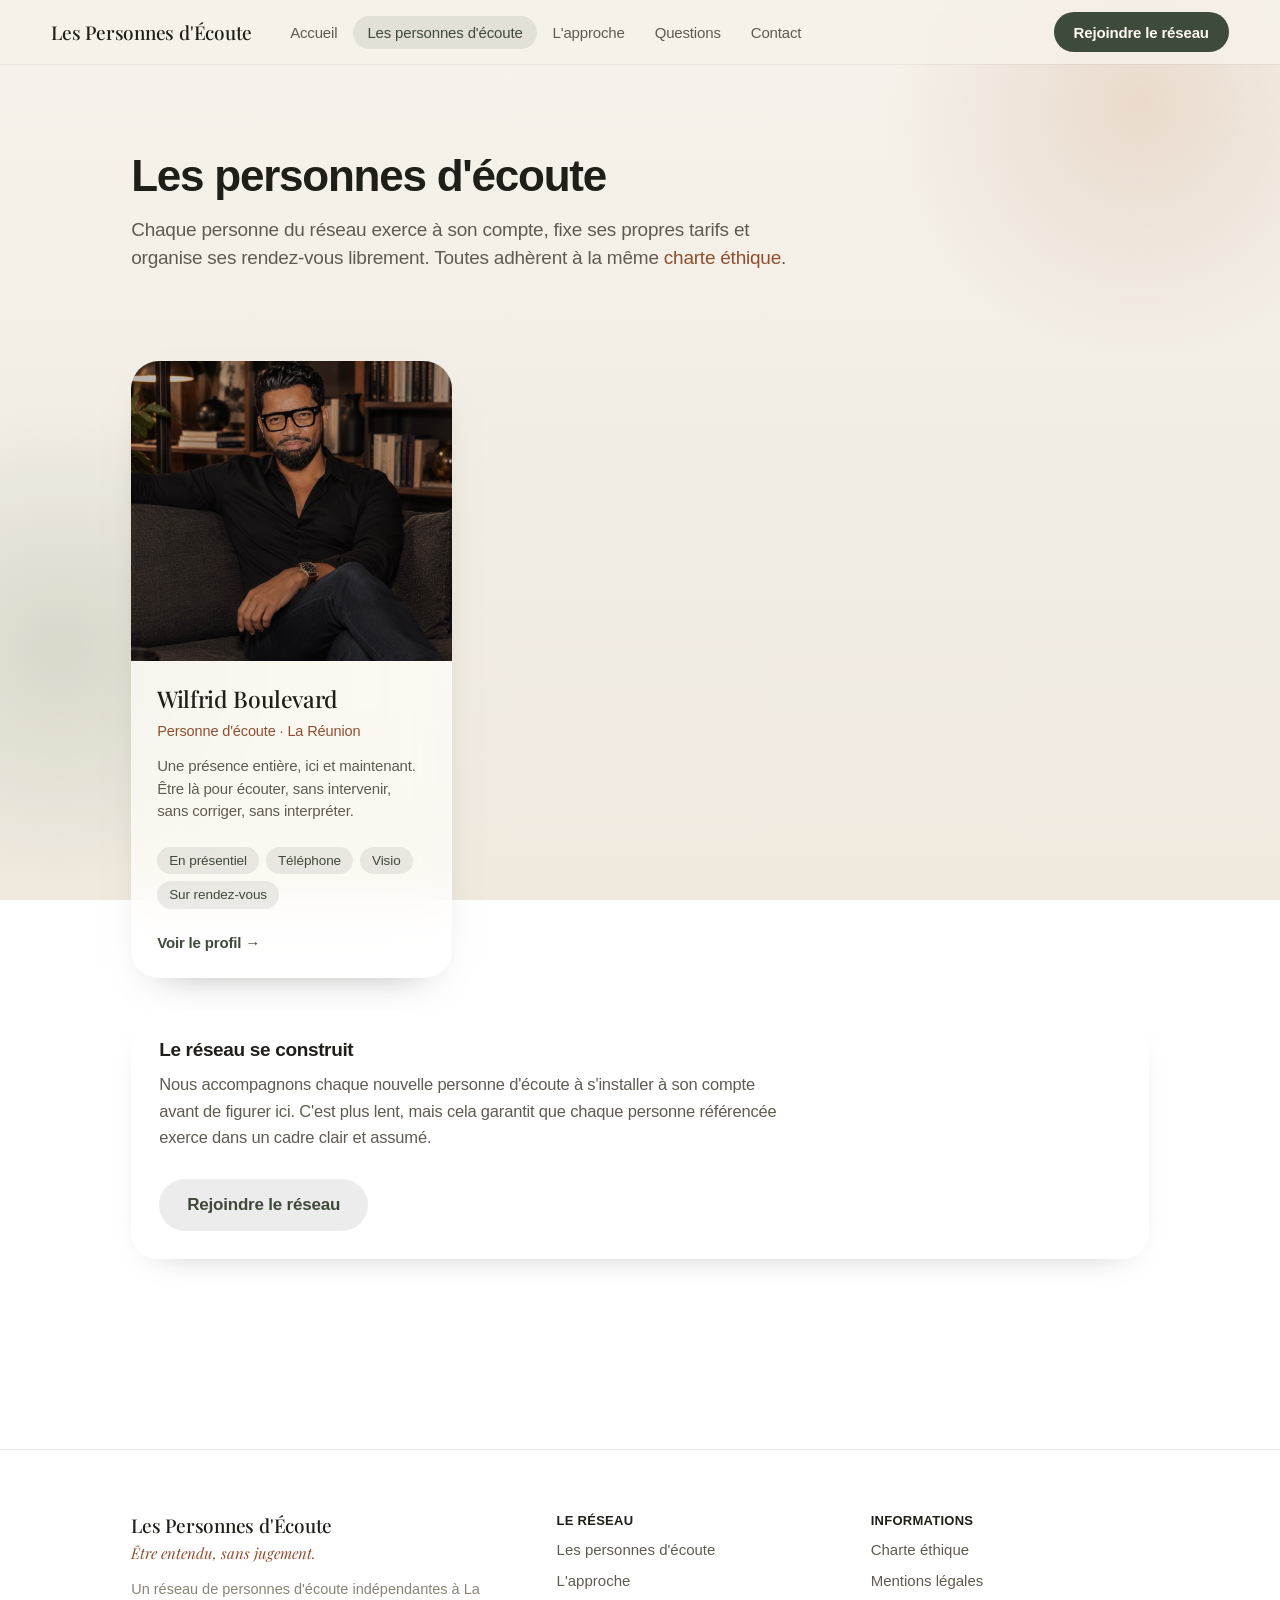
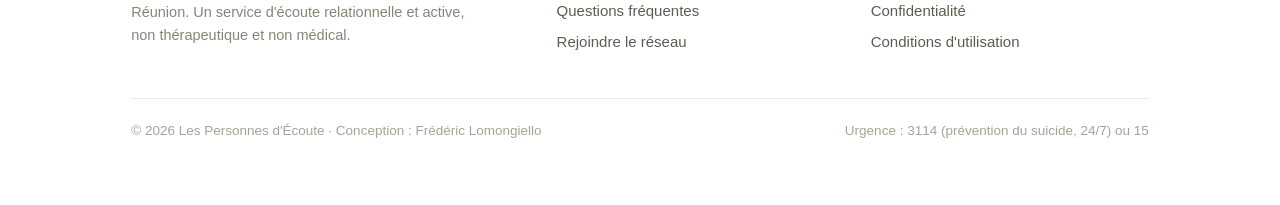
==== personnes-ecoute/index.html @ 138b4581 "Passe du site mono-praticien à l'architecture du réseau Le site devient Les Personnes d'Écoute : un " ====
<!doctype html>
<html lang="fr">
<head>
<meta charset="utf-8">
<meta name="viewport" content="width=device-width, initial-scale=1, viewport-fit=cover">
<title>Les personnes d'écoute — Réseau à La Réunion</title>
<meta name="description" content="Trouvez une personne d'écoute à La Réunion. Chaque praticien exerce à son compte et adhère à la charte éthique du réseau.">
<meta name="theme-color" content="#3E4A3A">
<link rel="icon" href="../favicon.svg" type="image/svg+xml">
<link rel="apple-touch-icon" href="../favicon.svg">
<link rel="preconnect" href="https://fonts.gstatic.com" crossorigin>
<link rel="stylesheet" href="https://fonts.googleapis.com/css2?family=Playfair+Display:ital,wght@0,400;0,500;1,400&display=swap">
<link rel="stylesheet" href="../assets/style.css">
</head>
<body>

  <header class="site-header">
    <a class="brand" href="../index.html">Les Personnes d'Écoute</a>
    <nav class="site-nav" aria-label="Navigation principale">
      <a href="../index.html">Accueil</a>
      <a href="../personnes-ecoute/index.html" aria-current="page">Les personnes d'écoute</a>
      <a href="../approche.html">L'approche</a>
      <a href="../questions.html">Questions</a>
      <a href="../contact.html">Contact</a>
    </nav>
    <a class="header-cta" href="../rejoindre.html">Rejoindre le réseau</a>
    <button class="menu-toggle" id="menuToggle" aria-expanded="false" aria-controls="mobileMenu" aria-label="Ouvrir le menu">
      <svg width="20" height="20" viewBox="0 0 24 24" fill="none" stroke="currentColor" stroke-width="1.9" stroke-linecap="round"><path d="M4 7h16M4 12h16M4 17h16"/></svg>
    </button>
  </header>

  <div class="mobile-menu" id="mobileMenu" hidden>
    <a href="../index.html">Accueil</a>
    <a href="../personnes-ecoute/index.html" aria-current="page">Les personnes d'écoute</a>
    <a href="../approche.html">L'approche</a>
    <a href="../questions.html">Questions</a>
    <a href="../contact.html">Contact</a>
    <a class="header-cta" href="../rejoindre.html">Rejoindre le réseau</a>
  </div>

  <main>

    <section class="wrap stack-lg">
      <h1 class="title-lg">Les personnes d'écoute</h1>
      <p class="lead" style="margin-top:16px">Chaque personne du réseau exerce à son compte, fixe ses propres
        tarifs et organise ses rendez-vous librement. Toutes adhèrent à la même
        <a href="../charte-ethique.html">charte éthique</a>.</p>
    </section>

    <section class="wrap" style="padding-bottom:clamp(48px,7vw,88px)">
      <div class="people">
        <a class="person-card" href="wilfrid-boulevard.html">
          <img src="../photos/boulevard-canape.jpg" alt="Portrait de Wilfrid Boulevard">
          <div class="person-body">
            <span class="person-name">Wilfrid Boulevard</span>
            <span class="person-role">Personne d'écoute · La Réunion</span>
            <p>Une présence entière, ici et maintenant. Être là pour écouter, sans intervenir, sans corriger,
              sans interpréter.</p>
            <div class="tags">
              <span class="tag">En présentiel</span>
              <span class="tag">Téléphone</span>
              <span class="tag">Visio</span>
              <span class="tag">Sur rendez-vous</span>
            </div>
            <span class="more">Voir le profil →</span>
          </div>
        </a>
      </div>

      <div class="card" style="margin-top:32px">
        <h2 class="title-sm">Le réseau se construit</h2>
        <p class="body" style="margin-top:10px">Nous accompagnons chaque nouvelle personne d'écoute à s'installer
          à son compte avant de figurer ici. C'est plus lent, mais cela garantit que chaque personne référencée
          exerce dans un cadre clair et assumé.</p>
        <div class="btn-row">
          <a class="btn btn-secondary" href="../rejoindre.html">Rejoindre le réseau</a>
        </div>
      </div>
    </section>

  </main>

  <footer class="site-footer">
    <div class="wrap">
      <div class="footer-grid">
        <div>
          <span class="footer-brand">Les Personnes d'Écoute</span>
          <span class="footer-tagline">Être entendu, sans jugement.</span>
          <p class="footer-about">Un réseau de personnes d'écoute indépendantes à La Réunion. Un service d'écoute
            relationnelle et active, non thérapeutique et non médical.</p>
        </div>
        <div class="footer-col">
          <h3>Le réseau</h3>
          <a href="../personnes-ecoute/index.html">Les personnes d'écoute</a>
          <a href="../approche.html">L'approche</a>
          <a href="../questions.html">Questions fréquentes</a>
          <a href="../rejoindre.html">Rejoindre le réseau</a>
        </div>
        <div class="footer-col">
          <h3>Informations</h3>
          <a href="../charte-ethique.html">Charte éthique</a>
          <a href="../mentions-legales.html">Mentions légales</a>
          <a href="../confidentialite.html">Confidentialité</a>
          <a href="../cgu.html">Conditions d'utilisation</a>
        </div>
      </div>
      <div class="footer-bottom">
        <span>© <span data-year></span> Les Personnes d'Écoute · Conception : Frédéric Lomongiello</span>
        <span>Urgence : 3114 (prévention du suicide, 24/7) ou 15</span>
      </div>
    </div>
  </footer>

<script src="../assets/app.js"></script>
</body>
</html>
---- assets/style.css ----
/* ============================================================
   Les Personnes d'Écoute — feuille de styles partagée
   Palette et typographie reprises de l'identité Wilfrid Boulevard.
   ============================================================ */

:root{
  --cream:#EDE8DE;
  --bg-top:#F7F3EC;
  --bg-mid:#F2EDE4;
  --bg-bottom:#EFE9DE;
  --ink:#201E19;
  --ink-soft:#605B51;
  --ink-mute:#8A8478;
  --ink-faint:#A8A296;
  --sage:#3E4A3A;
  --sage-dark:#2E382A;
  --sage-wash:rgba(62,74,58,.1);
  --sage-wash-strong:rgba(62,74,58,.18);
  --rust:#8F4F2E;
  --rust-light:#A6603C;
  --card:rgba(255,255,255,.66);
  --hairline:rgba(32,30,25,.09);
  --cloud:#FFFCF6;
  --serif:"Playfair Display",Georgia,"Times New Roman",serif;
  --sans:-apple-system,BlinkMacSystemFont,"SF Pro Text","SF Pro Display","Helvetica Neue",Helvetica,Arial,sans-serif;
  --gutter:clamp(20px,4vw,56px);
  --maxw:1120px;
  --header-h:calc(64px + env(safe-area-inset-top, 0px));
}

*{box-sizing:border-box}
html{scroll-behavior:smooth}
body{
  margin:0;
  background:linear-gradient(180deg,var(--bg-top) 0%,var(--bg-mid) 52%,var(--bg-bottom) 100%);
  background-attachment:fixed;
  font-family:var(--sans);
  -webkit-font-smoothing:antialiased;
  text-rendering:optimizeLegibility;
  color:var(--ink);
  -webkit-tap-highlight-color:transparent;
}
img{display:block;max-width:100%}
a{color:var(--rust);text-decoration:none}
a:hover{color:var(--rust-light)}
button{font-family:inherit}
:focus{outline:none}
:focus-visible{outline:2px solid var(--sage);outline-offset:3px;border-radius:6px}

@keyframes fadeIn{from{opacity:0}to{opacity:1}}
@keyframes rowIn{from{opacity:0;transform:translateY(10px)}to{opacity:1;transform:none}}

/* soft light behind everything */
body::before,body::after{
  content:"";position:fixed;z-index:0;border-radius:50%;pointer-events:none;
}
body::before{
  top:-160px;right:-120px;width:520px;height:520px;
  background:radial-gradient(circle,rgba(200,151,124,.26) 0%,rgba(200,151,124,0) 70%);
}
body::after{
  top:45vh;left:-180px;width:480px;height:480px;
  background:radial-gradient(circle,rgba(124,139,114,.2) 0%,rgba(124,139,114,0) 70%);
}

/* ---------------- layout ---------------- */
.wrap{max-width:var(--maxw);margin:0 auto;padding-left:var(--gutter);padding-right:var(--gutter)}
.narrow{max-width:760px}
main{position:relative;z-index:1;padding-top:var(--header-h)}
section{position:relative}
.stack-lg{padding-block:clamp(48px,7vw,88px)}
.stack-md{padding-block:clamp(32px,5vw,56px)}

/* ---------------- header ---------------- */
.site-header{
  position:fixed;top:0;left:0;right:0;z-index:60;
  height:var(--header-h);
  display:flex;align-items:center;gap:24px;
  padding:env(safe-area-inset-top, 0px) var(--gutter) 0;
  background:rgba(246,242,234,.8);
  backdrop-filter:blur(26px) saturate(180%);
  -webkit-backdrop-filter:blur(26px) saturate(180%);
  box-shadow:0 .5px 0 rgba(32,30,25,.1);
}
.site-header .brand{
  font:500 19px/1 var(--serif);letter-spacing:-.012em;color:var(--ink);
  white-space:nowrap;flex:none;
}
.site-header .brand:hover{color:var(--ink)}
.site-nav{display:flex;align-items:center;gap:2px;margin-right:auto}
.site-nav a{
  padding:9px 14px;border-radius:19px;
  font:500 15px/1 var(--sans);letter-spacing:-.011em;color:var(--ink-soft);
  transition:background .2s ease,color .2s ease;
}
.site-nav a:hover{color:var(--ink);background:rgba(32,30,25,.045)}
.site-nav a[aria-current="page"]{color:var(--sage);background:var(--sage-wash)}
.header-cta{
  display:inline-flex;align-items:center;justify-content:center;
  height:40px;padding:0 20px;border-radius:20px;flex:none;
  background:var(--sage);color:var(--cloud);
  font:590 15px/1 var(--sans);letter-spacing:-.011em;
  transition:background .18s ease,transform .18s ease;
}
.header-cta:hover{background:var(--sage-dark);color:var(--cloud)}
.header-cta:active{transform:scale(.97)}

/* mobile menu */
.menu-toggle{
  display:none;margin-left:auto;flex:none;
  width:42px;height:42px;border:none;border-radius:21px;
  background:var(--sage-wash);color:var(--sage);cursor:pointer;
  align-items:center;justify-content:center;
}
.mobile-menu{
  position:fixed;inset:0;z-index:55;
  padding:calc(var(--header-h) + 16px) var(--gutter) 40px;
  background:rgba(246,242,234,.96);
  backdrop-filter:blur(28px) saturate(180%);
  -webkit-backdrop-filter:blur(28px) saturate(180%);
  display:flex;flex-direction:column;gap:2px;
  animation:fadeIn .2s ease;
}
.mobile-menu[hidden]{display:none}
.mobile-menu a{
  padding:16px 4px;border-bottom:1px solid var(--hairline);
  font:500 20px/1.2 var(--sans);letter-spacing:-.016em;color:var(--ink);
}
.mobile-menu a[aria-current="page"]{color:var(--sage)}
.mobile-menu .header-cta{height:52px;border-radius:26px;font-size:17px;margin-top:24px}

/* ---------------- typography ---------------- */
h1,h2,h3{margin:0}
.display{
  font:500 clamp(38px,5.2vw,60px)/1.04 var(--serif);
  letter-spacing:-.026em;color:var(--ink);text-wrap:balance;
}
.display em{font-style:italic;color:var(--sage)}
.title-lg{
  font:600 clamp(30px,3.6vw,44px)/1.08 var(--sans);
  letter-spacing:-.028em;color:var(--ink);text-wrap:balance;
}
.title-md{
  font:600 clamp(24px,2.6vw,32px)/1.15 var(--sans);
  letter-spacing:-.024em;color:var(--ink);
}
.title-sm{font:600 19px/1.25 var(--sans);letter-spacing:-.018em;color:var(--ink)}
.lead{
  margin:0;font:400 clamp(17px,1.5vw,19px)/1.52 var(--sans);
  letter-spacing:-.012em;color:var(--ink-soft);max-width:62ch;text-wrap:pretty;
}
.body{margin:0;font:400 16.5px/1.6 var(--sans);letter-spacing:-.011em;color:var(--ink-soft);max-width:68ch}
.body + .body{margin-top:14px}
.eyebrow{
  margin:0 0 10px;font:400 15px/1.45 var(--sans);
  letter-spacing:-.011em;color:var(--ink-mute);
}
.serif-quote{font:italic 400 clamp(19px,2.1vw,23px)/1.42 var(--serif);letter-spacing:-.012em;color:var(--ink)}

/* ---------------- buttons ---------------- */
.btn{
  display:inline-flex;align-items:center;justify-content:center;
  height:52px;padding:0 28px;border:none;border-radius:26px;
  font:590 17px/1 var(--sans);letter-spacing:-.012em;
  cursor:pointer;transition:transform .18s ease,background .18s ease;
  text-decoration:none;
}
.btn-primary{background:var(--sage);color:var(--cloud)}
.btn-primary:hover{background:var(--sage-dark);color:var(--cloud)}
.btn-primary:active{transform:scale(.97)}
.btn-secondary{background:var(--sage-wash);color:var(--sage)}
.btn-secondary:hover{background:var(--sage-wash-strong);color:var(--sage)}
.btn-secondary:active{transform:scale(.97)}
.btn-row{display:flex;flex-wrap:wrap;gap:12px;margin-top:28px}

/* ---------------- cards ---------------- */
.card{
  background:var(--card);
  backdrop-filter:blur(28px) saturate(180%);
  -webkit-backdrop-filter:blur(28px) saturate(180%);
  border-radius:26px;padding:28px;
  box-shadow:0 1px 0 rgba(255,255,255,.9) inset,0 14px 34px -26px rgba(32,30,25,.4);
}
.card-sage{
  border-radius:28px;background:var(--sage);padding:34px 30px;color:var(--cloud);
  box-shadow:0 22px 46px -32px rgba(32,30,25,.6);
}
.card-sage .title-md,.card-sage .title-sm{color:var(--cloud)}
.card-sage p{color:#C6D2BC}
.grid{display:grid;gap:24px}
.grid-3{grid-template-columns:repeat(3,1fr)}
.grid-2{grid-template-columns:repeat(2,1fr)}
.num-badge{
  display:flex;align-items:center;justify-content:center;
  width:40px;height:40px;border-radius:50%;margin-bottom:18px;
  font:italic 400 17px/1 var(--serif);
  background:var(--sage-wash-strong);color:var(--sage);
}
.hairline{height:1px;background:var(--hairline);border:0;margin:0}

/* ---------------- grouped list (iOS-style rows) ---------------- */
.rows{
  background:var(--card);
  backdrop-filter:blur(26px) saturate(180%);
  -webkit-backdrop-filter:blur(26px) saturate(180%);
  border-radius:26px;padding:2px 22px;overflow:hidden;
  box-shadow:0 1px 0 rgba(255,255,255,.9) inset,0 14px 34px -28px rgba(32,30,25,.45);
}
.row{
  display:flex;align-items:center;gap:14px;
  margin:0 -22px;padding:16px 22px;
  color:inherit;text-decoration:none;transition:background .15s ease;
}
a.row:active{background:rgba(32,30,25,.055)}
.row + .row{border-top:1px solid var(--hairline)}
.row .icon{
  flex:none;width:34px;height:34px;border-radius:50%;
  background:rgba(62,74,58,.12);
  display:flex;align-items:center;justify-content:center;
}
.row .lines{flex:1;display:flex;flex-direction:column;gap:2px;min-width:0}
.row .label{font:400 13px/1 var(--sans);letter-spacing:-.005em;color:var(--ink-mute)}
.row .value{font:400 17px/1.3 var(--sans);letter-spacing:-.012em;color:var(--ink)}
.row .chev{flex:none;color:#C3BCAE}
.row-block{display:block;padding-block:20px}
.row-block .title-sm{margin-bottom:5px}
.row-block p{margin:0;font:400 15px/1.5 var(--sans);letter-spacing:-.011em;color:var(--ink-soft)}

/* ---------------- practitioner cards ---------------- */
.people{display:grid;gap:28px;grid-template-columns:repeat(auto-fill,minmax(300px,1fr))}
.person-card{
  display:flex;flex-direction:column;
  background:var(--card);
  backdrop-filter:blur(26px) saturate(180%);
  -webkit-backdrop-filter:blur(26px) saturate(180%);
  border-radius:28px;overflow:hidden;color:inherit;
  box-shadow:0 1px 0 rgba(255,255,255,.9) inset,0 18px 40px -30px rgba(32,30,25,.5);
  transition:transform .25s ease,box-shadow .25s ease;
}
.person-card:hover{
  transform:translateY(-3px);color:inherit;
  box-shadow:0 1px 0 rgba(255,255,255,.9) inset,0 26px 52px -30px rgba(32,30,25,.55);
}
.person-card img{width:100%;height:300px;object-fit:cover;object-position:50% 22%}
.person-card .person-body{padding:24px 26px 28px;display:flex;flex-direction:column;gap:8px;flex:1}
.person-card .person-name{font:500 23px/1.2 var(--serif);letter-spacing:-.016em;color:var(--ink)}
.person-card .person-role{font:400 14.5px/1.4 var(--sans);letter-spacing:-.008em;color:var(--rust)}
.person-card p{margin:6px 0 0;font:400 15px/1.5 var(--sans);letter-spacing:-.011em;color:var(--ink-soft)}
.tags{display:flex;flex-wrap:wrap;gap:7px;margin-top:16px}
.tag{
  background:var(--sage-wash);border-radius:15px;padding:7px 12px;
  font:400 13.5px/1 var(--sans);letter-spacing:-.006em;color:var(--sage);
}
.person-card .more{
  margin-top:18px;font:590 15px/1 var(--sans);letter-spacing:-.011em;color:var(--sage);
}

/* ---------------- practitioner page hero ---------------- */
.person-hero{
  display:grid;grid-template-columns:minmax(0,420px) 1fr;
  gap:clamp(28px,5vw,64px);align-items:start;
}
.person-hero .portrait{
  border-radius:28px;overflow:hidden;background:#EFE8DA;
  box-shadow:0 34px 66px -38px rgba(32,30,25,.55);
}
.person-hero .portrait img{width:100%;height:min(560px,66vh);object-fit:cover;object-position:50% 20%}

/* ---------------- FAQ ---------------- */
.faq-item > button{
  width:calc(100% + 44px);margin:0 -22px;padding:20px 22px;
  display:flex;align-items:center;justify-content:space-between;gap:14px;
  text-align:left;background:none;border:none;cursor:pointer;
  font:590 16.5px/1.4 var(--sans);letter-spacing:-.014em;color:var(--ink);
  transition:background .15s ease;
}
.faq-item > button:active{background:rgba(32,30,25,.055)}
.faq-item .chevron{flex:none;color:#A8A296;transition:transform .28s cubic-bezier(.4,0,.2,1)}
.faq-item.is-open .chevron{transform:rotate(90deg)}
.faq-answer{
  display:none;margin:-6px 0 20px;padding-right:32px;
  font:400 15.5px/1.6 var(--sans);letter-spacing:-.011em;color:var(--ink-soft);
  animation:rowIn .3s ease;
}
.faq-item.is-open .faq-answer{display:block}
.faq-item + .faq-item{border-top:1px solid var(--hairline)}

/* ---------------- notices ---------------- */
.notice{
  margin:0;font:400 14px/1.65 var(--sans);letter-spacing:-.006em;color:var(--ink-mute);
  max-width:74ch;
}
.notice b{font-weight:600;color:var(--ink-soft)}
.notice-box{
  border-radius:22px;padding:22px 24px;
  background:rgba(166,96,60,.07);
  border:1px solid rgba(166,96,60,.16);
}
.notice-box .notice{color:var(--ink-soft)}

/* ---------------- legal pages ---------------- */
.legal h2{margin:40px 0 12px;font:600 20px/1.3 var(--sans);letter-spacing:-.018em;color:var(--ink)}
.legal h2:first-of-type{margin-top:28px}
.legal p,.legal li{font:400 15.5px/1.65 var(--sans);letter-spacing:-.011em;color:var(--ink-soft)}
.legal p{margin:0 0 12px;max-width:74ch}
.legal ul{margin:0 0 12px;padding-left:22px}
.legal li{margin-bottom:6px}
.legal .updated{font:400 14px/1.5 var(--sans);color:var(--ink-mute)}

/* ---------------- footer ---------------- */
.site-footer{
  position:relative;z-index:1;
  margin-top:clamp(56px,8vw,104px);
  border-top:1px solid var(--hairline);
}
.site-footer .wrap{padding-block:clamp(40px,6vw,64px)}
.footer-grid{display:grid;gap:36px;grid-template-columns:1.4fr 1fr 1fr}
.footer-brand{font:500 19px/1.2 var(--serif);letter-spacing:-.012em;color:var(--ink)}
.footer-tagline{display:block;margin-top:6px;font:italic 400 15px/1.4 var(--serif);color:var(--rust)}
.footer-about{margin:14px 0 0;font:400 14.5px/1.6 var(--sans);color:var(--ink-mute);max-width:44ch}
.footer-col h3{margin:0 0 12px;font:600 13px/1 var(--sans);letter-spacing:.02em;color:var(--ink);text-transform:uppercase}
.footer-col a,.footer-col span{display:block;margin-bottom:9px;font:400 15px/1.45 var(--sans);color:var(--ink-soft)}
.footer-col a:hover{color:var(--rust)}
.footer-bottom{
  margin-top:36px;padding-top:22px;border-top:1px solid var(--hairline);
  display:flex;flex-wrap:wrap;gap:8px 20px;justify-content:space-between;
  font:400 13.5px/1.5 var(--sans);color:var(--ink-faint);
}

/* ---------------- booking modal ---------------- */
.modal{
  position:fixed;inset:0;z-index:80;
  display:flex;align-items:center;justify-content:center;padding:20px;
}
.modal[hidden]{display:none}
.modal-scrim{position:absolute;inset:0;background:rgba(32,30,25,.42);animation:fadeIn .25s ease}
.modal-panel{
  position:relative;width:100%;max-width:460px;
  background:#FBF8F2;border-radius:28px;padding:30px 32px 32px;
  box-shadow:0 30px 70px -26px rgba(32,30,25,.55);
  animation:rowIn .28s cubic-bezier(.32,.72,0,1);
}
.modal-panel .title-md{margin-bottom:10px}
.modal-panel p{margin:0 0 24px;font:400 16px/1.55 var(--sans);letter-spacing:-.012em;color:var(--ink-soft)}
.modal-panel .btn{width:100%}
.modal-cancel{
  margin-top:6px;height:50px;width:100%;background:none;border:none;cursor:pointer;
  font:400 17px/1 var(--sans);letter-spacing:-.012em;color:var(--ink-mute);
}

/* ---------------- responsive ---------------- */
@media (max-width:900px){
  .site-nav,.site-header .header-cta{display:none}
  .menu-toggle{display:flex}
  .grid-3,.grid-2{grid-template-columns:1fr}
  .person-hero{grid-template-columns:1fr}
  .person-hero .portrait img{height:min(460px,58vh)}
  .footer-grid{grid-template-columns:1fr;gap:28px}
}
@media (min-width:901px){
  .mobile-menu{display:none !important}
}
@media (max-width:560px){
  .person-card img{height:260px}
  .btn{width:100%}
  .btn-row{flex-direction:column}
}
@media (prefers-reduced-motion:reduce){
  html{scroll-behavior:auto}
  *{animation:none !important;transition:none !important}
}
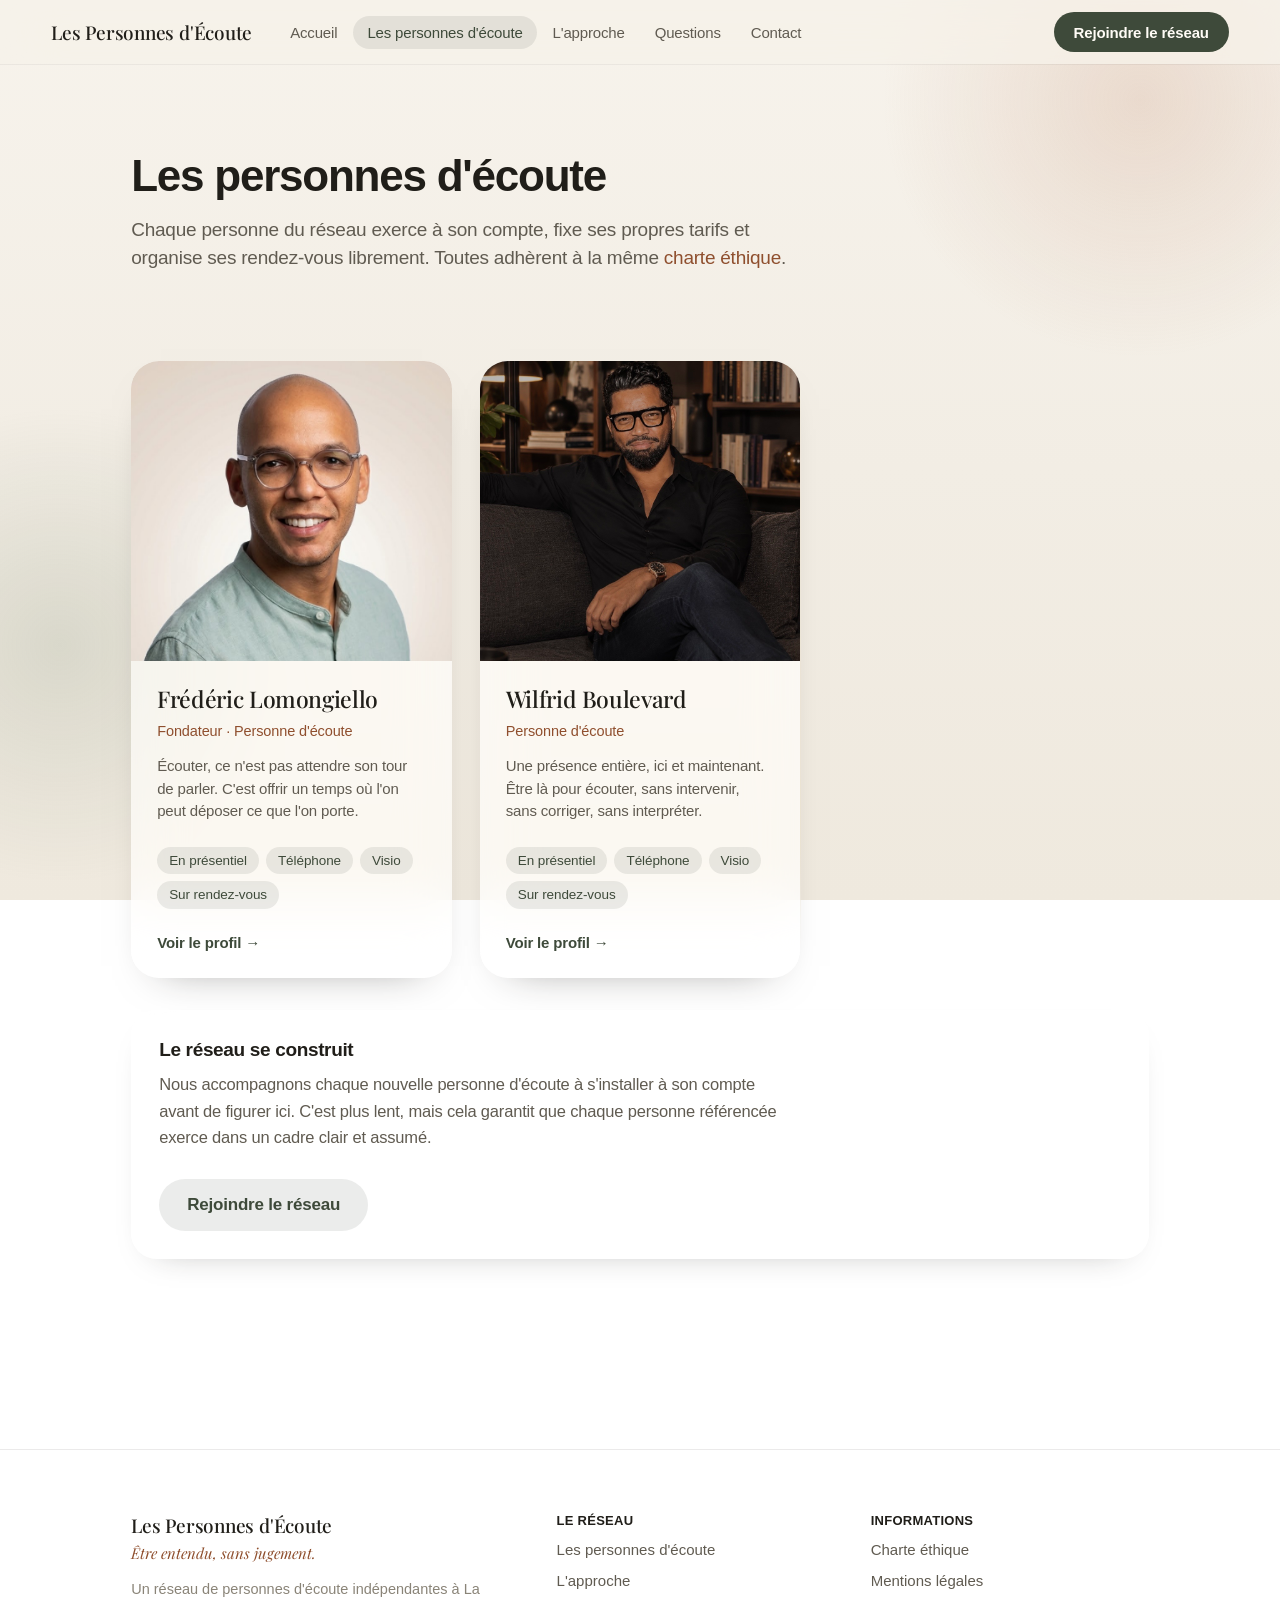
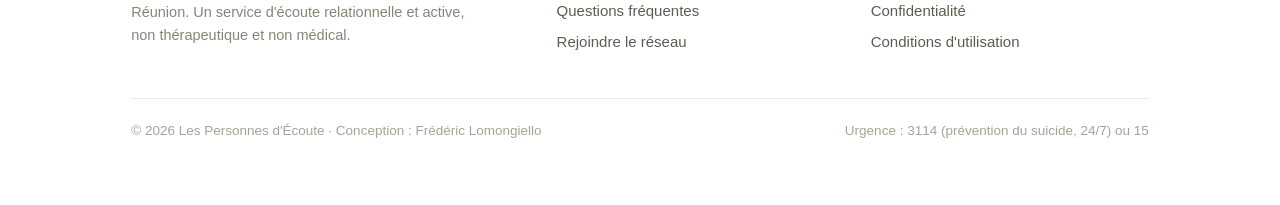
==== commit ffe27c05: "Ajoute la fiche de Frédéric Lomongiello, fondateur du réseau Sa page reprend la structure des fiches" ====
--- a/personnes-ecoute/index.html
+++ b/personnes-ecoute/index.html
@@ -49,13 +49,27 @@
 
     <section class="wrap" style="padding-bottom:clamp(48px,7vw,88px)">
       <div class="people">
+        <a class="person-card" href="frederic-lomongiello.html">
+          <img src="../photos/frederic-portrait.jpg" alt="Portrait de Frédéric Lomongiello">
+          <div class="person-body">
+            <span class="person-name">Frédéric Lomongiello</span>
+            <span class="person-role">Fondateur · Personne d'écoute</span>
+            <p>Écouter, ce n'est pas attendre son tour de parler. C'est offrir un temps où l'on peut déposer ce que l'on porte.</p>
+            <div class="tags">
+              <span class="tag">En présentiel</span>
+              <span class="tag">Téléphone</span>
+              <span class="tag">Visio</span>
+              <span class="tag">Sur rendez-vous</span>
+            </div>
+            <span class="more">Voir le profil →</span>
+          </div>
+        </a>
         <a class="person-card" href="wilfrid-boulevard.html">
           <img src="../photos/boulevard-canape.jpg" alt="Portrait de Wilfrid Boulevard">
           <div class="person-body">
             <span class="person-name">Wilfrid Boulevard</span>
-            <span class="person-role">Personne d'écoute · La Réunion</span>
-            <p>Une présence entière, ici et maintenant. Être là pour écouter, sans intervenir, sans corriger,
-              sans interpréter.</p>
+            <span class="person-role">Personne d'écoute</span>
+            <p>Une présence entière, ici et maintenant. Être là pour écouter, sans intervenir, sans corriger, sans interpréter.</p>
             <div class="tags">
               <span class="tag">En présentiel</span>
               <span class="tag">Téléphone</span>
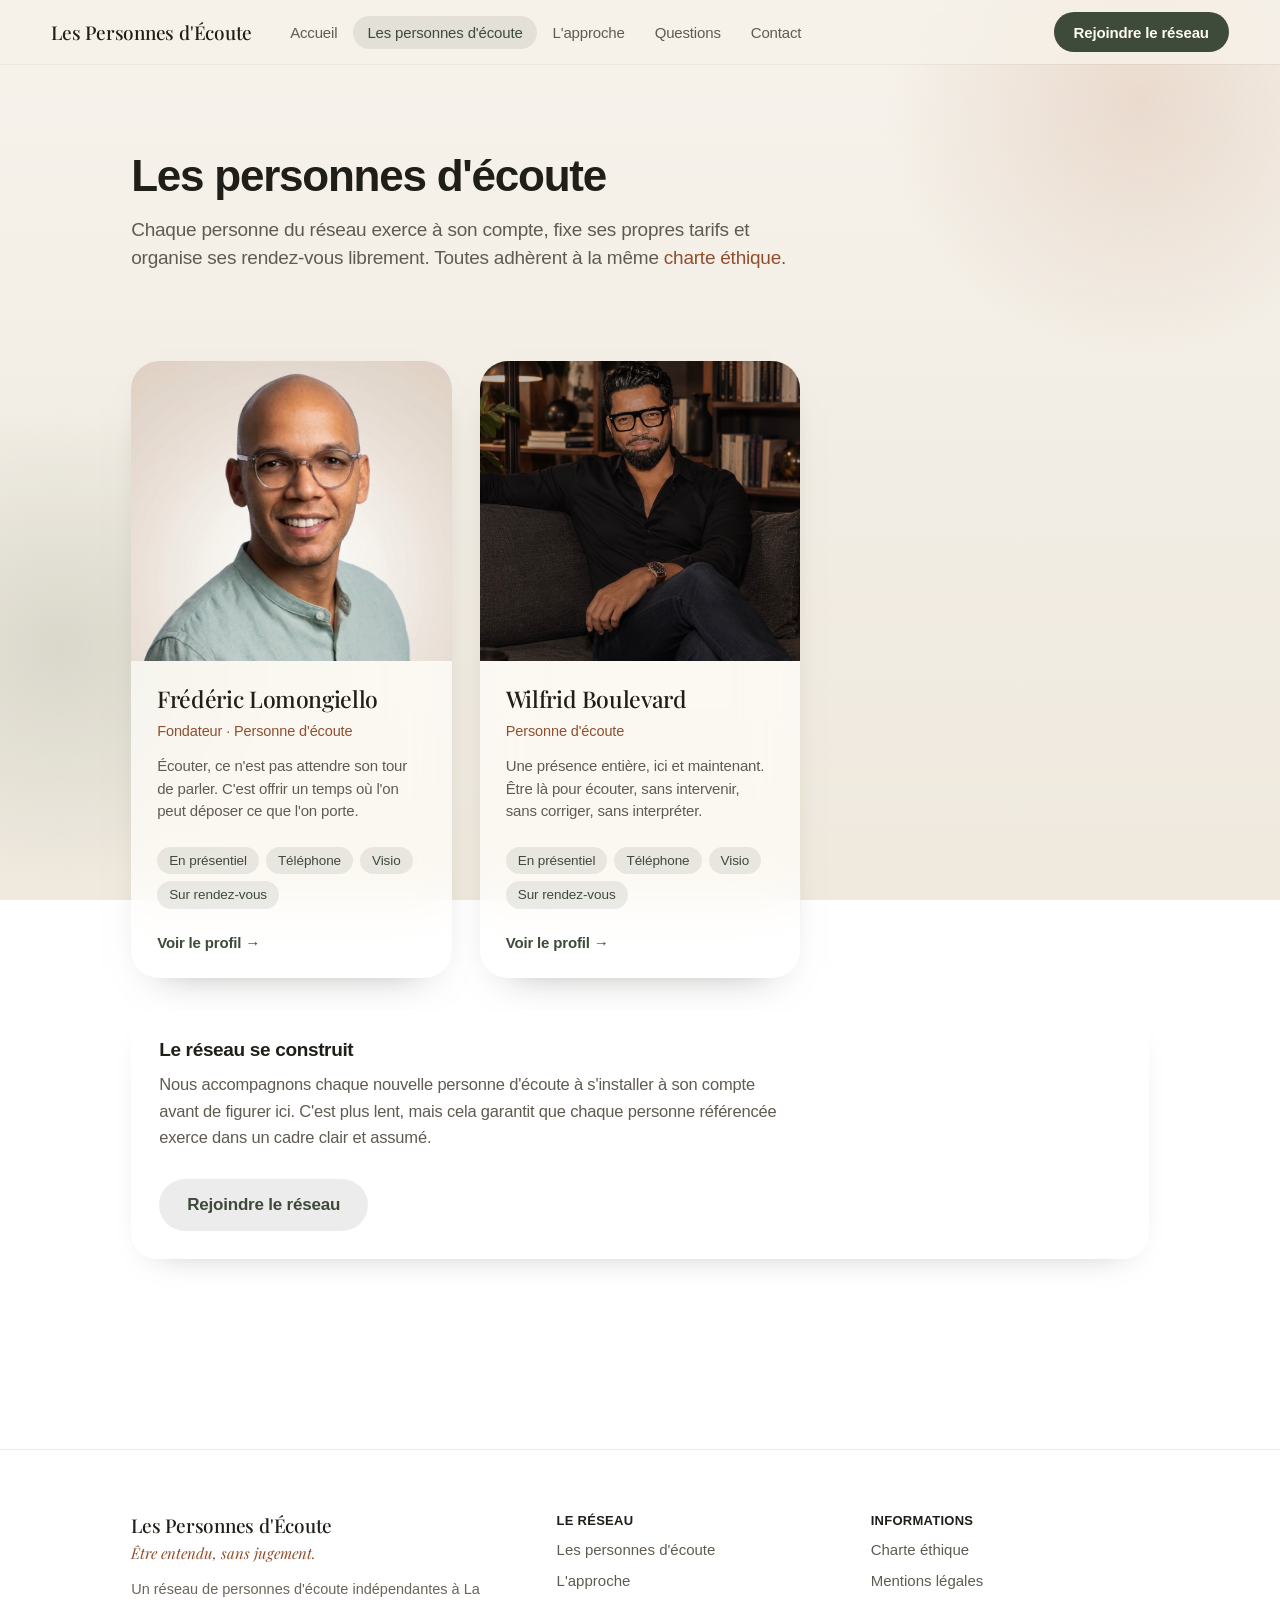
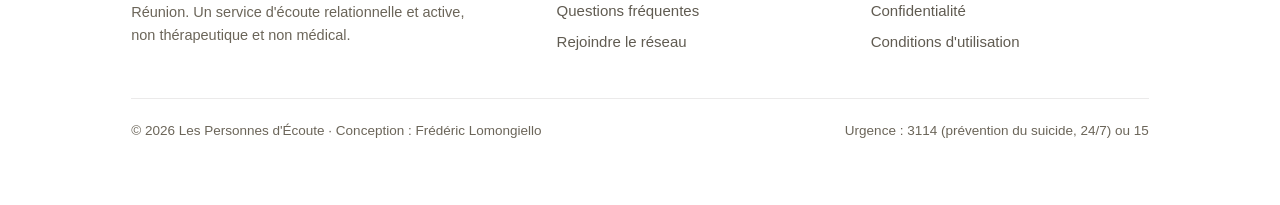
==== commit 6303d156: "Corrige l'accessibilité et applique le socle qualité d'Impeccable Passage du détecteur du skill impe" ====
--- a/personnes-ecoute/index.html
+++ b/personnes-ecoute/index.html
@@ -104,14 +104,14 @@
             relationnelle et active, non thérapeutique et non médical.</p>
         </div>
         <div class="footer-col">
-          <h3>Le réseau</h3>
+          <h2 class="footer-h">Le réseau</h2>
           <a href="../personnes-ecoute/index.html">Les personnes d'écoute</a>
           <a href="../approche.html">L'approche</a>
           <a href="../questions.html">Questions fréquentes</a>
           <a href="../rejoindre.html">Rejoindre le réseau</a>
         </div>
         <div class="footer-col">
-          <h3>Informations</h3>
+          <h2 class="footer-h">Informations</h2>
           <a href="../charte-ethique.html">Charte éthique</a>
           <a href="../mentions-legales.html">Mentions légales</a>
           <a href="../confidentialite.html">Confidentialité</a>
--- a/assets/style.css
+++ b/assets/style.css
@@ -10,8 +10,10 @@
   --bg-bottom:#EFE9DE;
   --ink:#201E19;
   --ink-soft:#605B51;
-  --ink-mute:#8A8478;
-  --ink-faint:#A8A296;
+  /* Secondary text sits at 4.5:1 minimum on every cream surface (WCAG AA).
+     Hierarchy comes from size and weight, not from lighter grey. */
+  --ink-mute:#6B6559;
+  --ink-faint:#6B6559;
   --sage:#3E4A3A;
   --sage-dark:#2E382A;
   --sage-wash:rgba(62,74,58,.1);
@@ -47,6 +49,15 @@
 :focus{outline:none}
 :focus-visible{outline:2px solid var(--sage);outline-offset:3px;border-radius:6px}
 
+/* Browser surfaces belong to the palette too */
+::selection{background:rgba(62,74,58,.16);color:var(--ink)}
+::-webkit-scrollbar{width:10px;height:10px}
+::-webkit-scrollbar-track{background:transparent}
+::-webkit-scrollbar-thumb{background:rgba(32,30,25,.18);border-radius:5px}
+::-webkit-scrollbar-thumb:hover{background:rgba(32,30,25,.3)}
+html{scrollbar-color:rgba(32,30,25,.24) transparent;scrollbar-width:thin}
+a{text-underline-offset:.18em}
+
 @keyframes fadeIn{from{opacity:0}to{opacity:1}}
 @keyframes rowIn{from{opacity:0;transform:translateY(10px)}to{opacity:1;transform:none}}
 
@@ -127,7 +138,12 @@
   font:500 20px/1.2 var(--sans);letter-spacing:-.016em;color:var(--ink);
 }
 .mobile-menu a[aria-current="page"]{color:var(--sage)}
-.mobile-menu .header-cta{height:52px;border-radius:26px;font-size:17px;margin-top:24px}
+/* the CTA keeps its own colours here: .mobile-menu a would otherwise paint
+   dark ink on the sage pill and make it unreadable */
+.mobile-menu a.header-cta{
+  height:52px;border-radius:26px;font-size:17px;margin-top:24px;
+  color:var(--cloud);border-bottom:none;padding:0 20px;
+}
 
 /* ---------------- typography ---------------- */
 h1,h2,h3{margin:0}
@@ -151,8 +167,13 @@
 }
 .body{margin:0;font:400 16.5px/1.6 var(--sans);letter-spacing:-.011em;color:var(--ink-soft);max-width:68ch}
 .body + .body{margin-top:14px}
+/* Sub-line: sits UNDER a heading, never above it as a kicker */
 .eyebrow{
   margin:0 0 10px;font:400 15px/1.45 var(--sans);
+  letter-spacing:-.011em;color:var(--ink-mute);
+}
+.person-meta{
+  margin:10px 0 0;font:400 16px/1.45 var(--sans);
   letter-spacing:-.011em;color:var(--ink-mute);
 }
 .serif-quote{font:italic 400 clamp(19px,2.1vw,23px)/1.42 var(--serif);letter-spacing:-.012em;color:var(--ink)}
@@ -203,7 +224,7 @@
   background:var(--card);
   backdrop-filter:blur(26px) saturate(180%);
   -webkit-backdrop-filter:blur(26px) saturate(180%);
-  border-radius:26px;padding:2px 22px;overflow:hidden;
+  border-radius:26px;padding:8px 22px;overflow:hidden;
   box-shadow:0 1px 0 rgba(255,255,255,.9) inset,0 14px 34px -28px rgba(32,30,25,.45);
 }
 .row{
@@ -318,7 +339,7 @@
 .footer-brand{font:500 19px/1.2 var(--serif);letter-spacing:-.012em;color:var(--ink)}
 .footer-tagline{display:block;margin-top:6px;font:italic 400 15px/1.4 var(--serif);color:var(--rust)}
 .footer-about{margin:14px 0 0;font:400 14.5px/1.6 var(--sans);color:var(--ink-mute);max-width:44ch}
-.footer-col h3{margin:0 0 12px;font:600 13px/1 var(--sans);letter-spacing:.02em;color:var(--ink);text-transform:uppercase}
+.footer-col .footer-h{margin:0 0 12px;font:600 13px/1 var(--sans);letter-spacing:.02em;color:var(--ink);text-transform:uppercase}
 .footer-col a,.footer-col span{display:block;margin-bottom:9px;font:400 15px/1.45 var(--sans);color:var(--ink-soft)}
 .footer-col a:hover{color:var(--rust)}
 .footer-bottom{
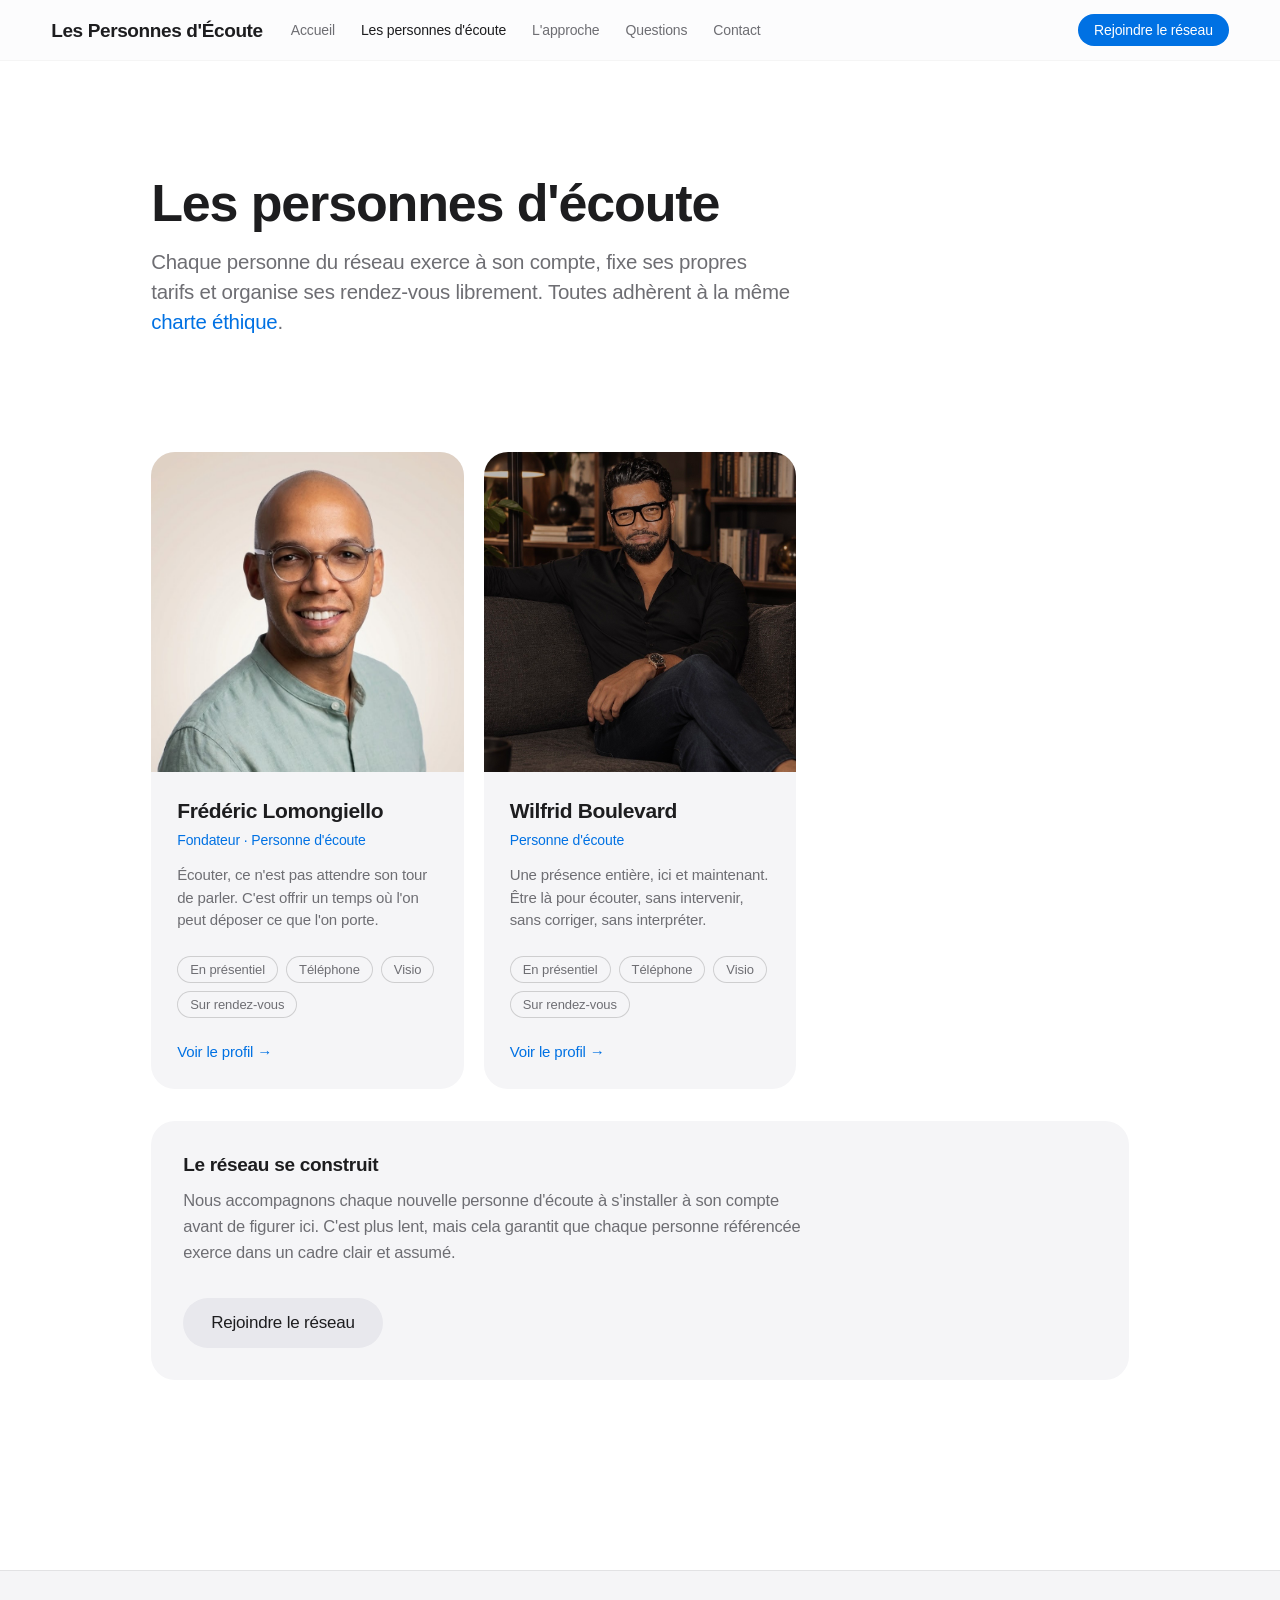
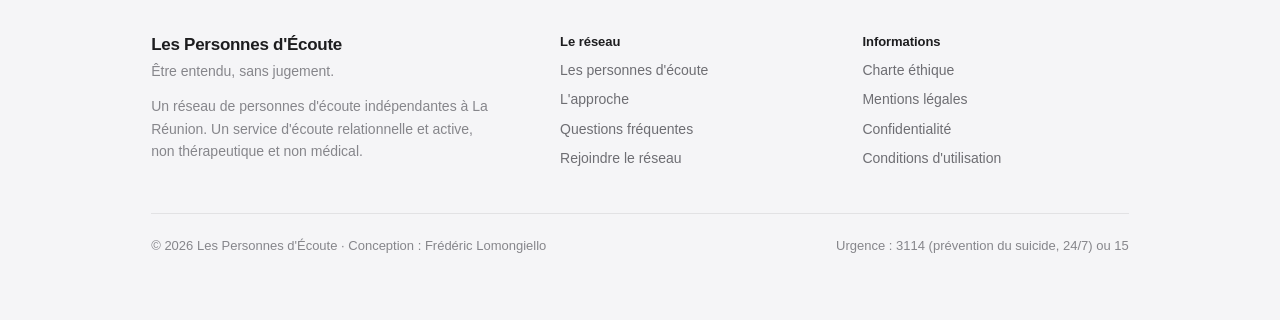
==== commit 7c3566cb: "Refonte design : page annuaire des personnes d'écoute" ====
--- a/personnes-ecoute/index.html
+++ b/personnes-ecoute/index.html
@@ -5,11 +5,9 @@
 <meta name="viewport" content="width=device-width, initial-scale=1, viewport-fit=cover">
 <title>Les personnes d'écoute — Réseau à La Réunion</title>
 <meta name="description" content="Trouvez une personne d'écoute à La Réunion. Chaque praticien exerce à son compte et adhère à la charte éthique du réseau.">
-<meta name="theme-color" content="#3E4A3A">
+<meta name="theme-color" content="#FBFBFD">
 <link rel="icon" href="../favicon.svg" type="image/svg+xml">
 <link rel="apple-touch-icon" href="../favicon.svg">
-<link rel="preconnect" href="https://fonts.gstatic.com" crossorigin>
-<link rel="stylesheet" href="https://fonts.googleapis.com/css2?family=Playfair+Display:ital,wght@0,400;0,500;1,400&display=swap">
 <link rel="stylesheet" href="../assets/style.css">
 </head>
 <body>
--- a/assets/style.css
+++ b/assets/style.css
@@ -1,41 +1,45 @@
 /* ============================================================
-   Les Personnes d'Écoute — feuille de styles partagée
-   Palette et typographie reprises de l'identité Wilfrid Boulevard.
+   Les Personnes d'Écoute — design system
+   Esthétique : quasi-monochrome à la Apple.
+   Blanc pur, tuiles grises planes, un seul accent bleu,
+   typographie système, hiérarchie par la taille et le poids.
    ============================================================ */
 
 :root{
-  --cream:#EDE8DE;
-  --bg-top:#F7F3EC;
-  --bg-mid:#F2EDE4;
-  --bg-bottom:#EFE9DE;
-  --ink:#201E19;
-  --ink-soft:#605B51;
-  /* Secondary text sits at 4.5:1 minimum on every cream surface (WCAG AA).
-     Hierarchy comes from size and weight, not from lighter grey. */
-  --ink-mute:#6B6559;
-  --ink-faint:#6B6559;
-  --sage:#3E4A3A;
-  --sage-dark:#2E382A;
-  --sage-wash:rgba(62,74,58,.1);
-  --sage-wash-strong:rgba(62,74,58,.18);
-  --rust:#8F4F2E;
-  --rust-light:#A6603C;
-  --card:rgba(255,255,255,.66);
-  --hairline:rgba(32,30,25,.09);
-  --cloud:#FFFCF6;
-  --serif:"Playfair Display",Georgia,"Times New Roman",serif;
-  --sans:-apple-system,BlinkMacSystemFont,"SF Pro Text","SF Pro Display","Helvetica Neue",Helvetica,Arial,sans-serif;
+  --bg:#FFFFFF;
+  --bg-alt:#F5F5F7;
+  --ink:#1D1D1F;
+  --ink-soft:#6E6E73;
+  --ink-mute:#86868B;
+  --ink-faint:#86868B;
+  --accent:#0071E3;
+  --accent-hover:#0077ED;
+  --accent-wash:rgba(0,113,227,.08);
+  --accent-wash-strong:rgba(0,113,227,.14);
+  --hairline:rgba(0,0,0,.08);
+  --hairline-strong:rgba(0,0,0,.16);
+  /* Anciens noms de variables conservés pour compatibilité
+     avec les styles en ligne des pages HTML. */
+  --sage:#0071E3;
+  --sage-dark:#1D1D1F;
+  --sage-wash:rgba(0,113,227,.08);
+  --sage-wash-strong:rgba(0,113,227,.14);
+  --rust:#6E6E73;
+  --rust-light:#86868B;
+  --cloud:#FFFFFF;
+  --card:#F5F5F7;
+  --sans:-apple-system,BlinkMacSystemFont,"SF Pro Display","SF Pro Text","Helvetica Neue",Helvetica,Arial,sans-serif;
+  --serif:var(--sans);
   --gutter:clamp(20px,4vw,56px);
-  --maxw:1120px;
-  --header-h:calc(64px + env(safe-area-inset-top, 0px));
+  --maxw:1080px;
+  --header-h:calc(60px + env(safe-area-inset-top, 0px));
 }
 
 *{box-sizing:border-box}
 html{scroll-behavior:smooth}
 body{
   margin:0;
-  background:linear-gradient(180deg,var(--bg-top) 0%,var(--bg-mid) 52%,var(--bg-bottom) 100%);
-  background-attachment:fixed;
+  background:var(--bg);
   font-family:var(--sans);
   -webkit-font-smoothing:antialiased;
   text-rendering:optimizeLegibility;
@@ -43,90 +47,80 @@
   -webkit-tap-highlight-color:transparent;
 }
 img{display:block;max-width:100%}
-a{color:var(--rust);text-decoration:none}
-a:hover{color:var(--rust-light)}
+a{color:var(--accent);text-decoration:none}
+a:hover{color:var(--accent-hover)}
 button{font-family:inherit}
 :focus{outline:none}
-:focus-visible{outline:2px solid var(--sage);outline-offset:3px;border-radius:6px}
-
-/* Browser surfaces belong to the palette too */
-::selection{background:rgba(62,74,58,.16);color:var(--ink)}
+:focus-visible{outline:2px solid var(--accent);outline-offset:3px;border-radius:6px}
+
+::selection{background:rgba(0,113,227,.18);color:var(--ink)}
 ::-webkit-scrollbar{width:10px;height:10px}
 ::-webkit-scrollbar-track{background:transparent}
-::-webkit-scrollbar-thumb{background:rgba(32,30,25,.18);border-radius:5px}
-::-webkit-scrollbar-thumb:hover{background:rgba(32,30,25,.3)}
-html{scrollbar-color:rgba(32,30,25,.24) transparent;scrollbar-width:thin}
+::-webkit-scrollbar-thumb{background:rgba(0,0,0,.16);border-radius:5px}
+::-webkit-scrollbar-thumb:hover{background:rgba(0,0,0,.28)}
+html{scrollbar-color:rgba(0,0,0,.2) transparent;scrollbar-width:thin}
 a{text-underline-offset:.18em}
 
 @keyframes fadeIn{from{opacity:0}to{opacity:1}}
-@keyframes rowIn{from{opacity:0;transform:translateY(10px)}to{opacity:1;transform:none}}
-
-/* soft light behind everything */
-body::before,body::after{
-  content:"";position:fixed;z-index:0;border-radius:50%;pointer-events:none;
-}
-body::before{
-  top:-160px;right:-120px;width:520px;height:520px;
-  background:radial-gradient(circle,rgba(200,151,124,.26) 0%,rgba(200,151,124,0) 70%);
-}
-body::after{
-  top:45vh;left:-180px;width:480px;height:480px;
-  background:radial-gradient(circle,rgba(124,139,114,.2) 0%,rgba(124,139,114,0) 70%);
-}
+@keyframes rowIn{from{opacity:0;transform:translateY(8px)}to{opacity:1;transform:none}}
+@keyframes heroIn{from{opacity:0;transform:translateY(14px)}to{opacity:1;transform:none}}
 
 /* ---------------- layout ---------------- */
 .wrap{max-width:var(--maxw);margin:0 auto;padding-left:var(--gutter);padding-right:var(--gutter)}
 .narrow{max-width:760px}
-main{position:relative;z-index:1;padding-top:var(--header-h)}
+main{position:relative;z-index:1;padding-top:var(--header-h);animation:fadeIn .35s ease}
 section{position:relative}
-.stack-lg{padding-block:clamp(48px,7vw,88px)}
-.stack-md{padding-block:clamp(32px,5vw,56px)}
+.stack-lg{padding-block:clamp(64px,9vw,120px)}
+.stack-md{padding-block:clamp(40px,6vw,72px)}
+.band{background:var(--bg-alt)}
+.band .card{background:#FFF}
+.band .rows{background:#FFF}
+.band .row .icon{background:var(--bg-alt)}
 
 /* ---------------- header ---------------- */
 .site-header{
   position:fixed;top:0;left:0;right:0;z-index:60;
   height:var(--header-h);
-  display:flex;align-items:center;gap:24px;
+  display:flex;align-items:center;gap:28px;
   padding:env(safe-area-inset-top, 0px) var(--gutter) 0;
-  background:rgba(246,242,234,.8);
-  backdrop-filter:blur(26px) saturate(180%);
-  -webkit-backdrop-filter:blur(26px) saturate(180%);
-  box-shadow:0 .5px 0 rgba(32,30,25,.1);
+  background:rgba(251,251,253,.78);
+  backdrop-filter:blur(20px) saturate(180%);
+  -webkit-backdrop-filter:blur(20px) saturate(180%);
+  box-shadow:0 .5px 0 var(--hairline);
 }
 .site-header .brand{
-  font:500 19px/1 var(--serif);letter-spacing:-.012em;color:var(--ink);
+  font:600 19px/1 var(--sans);letter-spacing:-.02em;color:var(--ink);
   white-space:nowrap;flex:none;
 }
 .site-header .brand:hover{color:var(--ink)}
-.site-nav{display:flex;align-items:center;gap:2px;margin-right:auto}
+.site-nav{display:flex;align-items:center;gap:26px;margin-right:auto}
 .site-nav a{
-  padding:9px 14px;border-radius:19px;
-  font:500 15px/1 var(--sans);letter-spacing:-.011em;color:var(--ink-soft);
-  transition:background .2s ease,color .2s ease;
-}
-.site-nav a:hover{color:var(--ink);background:rgba(32,30,25,.045)}
-.site-nav a[aria-current="page"]{color:var(--sage);background:var(--sage-wash)}
+  font:400 14px/1 var(--sans);letter-spacing:-.01em;color:var(--ink-soft);
+  transition:color .2s ease;
+}
+.site-nav a:hover{color:var(--ink)}
+.site-nav a[aria-current="page"]{color:var(--ink);font-weight:500}
 .header-cta{
   display:inline-flex;align-items:center;justify-content:center;
-  height:40px;padding:0 20px;border-radius:20px;flex:none;
-  background:var(--sage);color:var(--cloud);
-  font:590 15px/1 var(--sans);letter-spacing:-.011em;
+  height:32px;padding:0 16px;border-radius:16px;flex:none;
+  background:var(--accent);color:#FFF;
+  font:500 14px/1 var(--sans);letter-spacing:-.01em;
   transition:background .18s ease,transform .18s ease;
 }
-.header-cta:hover{background:var(--sage-dark);color:var(--cloud)}
+.header-cta:hover{background:var(--accent-hover);color:#FFF}
 .header-cta:active{transform:scale(.97)}
 
 /* mobile menu */
 .menu-toggle{
   display:none;margin-left:auto;flex:none;
-  width:42px;height:42px;border:none;border-radius:21px;
-  background:var(--sage-wash);color:var(--sage);cursor:pointer;
+  width:38px;height:38px;border:none;border-radius:19px;
+  background:transparent;color:var(--ink);cursor:pointer;
   align-items:center;justify-content:center;
 }
 .mobile-menu{
   position:fixed;inset:0;z-index:55;
   padding:calc(var(--header-h) + 16px) var(--gutter) 40px;
-  background:rgba(246,242,234,.96);
+  background:rgba(251,251,253,.96);
   backdrop-filter:blur(28px) saturate(180%);
   -webkit-backdrop-filter:blur(28px) saturate(180%);
   display:flex;flex-direction:column;gap:2px;
@@ -137,37 +131,35 @@
   padding:16px 4px;border-bottom:1px solid var(--hairline);
   font:500 20px/1.2 var(--sans);letter-spacing:-.016em;color:var(--ink);
 }
-.mobile-menu a[aria-current="page"]{color:var(--sage)}
-/* the CTA keeps its own colours here: .mobile-menu a would otherwise paint
-   dark ink on the sage pill and make it unreadable */
+.mobile-menu a[aria-current="page"]{color:var(--accent)}
 .mobile-menu a.header-cta{
-  height:52px;border-radius:26px;font-size:17px;margin-top:24px;
-  color:var(--cloud);border-bottom:none;padding:0 20px;
+  height:50px;border-radius:25px;font-size:16px;margin-top:24px;
+  color:#FFF;border-bottom:none;padding:0 20px;
 }
 
 /* ---------------- typography ---------------- */
 h1,h2,h3{margin:0}
 .display{
-  font:500 clamp(38px,5.2vw,60px)/1.04 var(--serif);
-  letter-spacing:-.026em;color:var(--ink);text-wrap:balance;
-}
-.display em{font-style:italic;color:var(--sage)}
+  font:700 clamp(42px,6.4vw,76px)/1.06 var(--sans);
+  letter-spacing:-.024em;color:var(--ink);text-wrap:balance;
+}
+.display em{font-style:normal;color:var(--accent)}
 .title-lg{
-  font:600 clamp(30px,3.6vw,44px)/1.08 var(--sans);
-  letter-spacing:-.028em;color:var(--ink);text-wrap:balance;
+  font:700 clamp(32px,4.2vw,52px)/1.08 var(--sans);
+  letter-spacing:-.022em;color:var(--ink);text-wrap:balance;
 }
 .title-md{
-  font:600 clamp(24px,2.6vw,32px)/1.15 var(--sans);
-  letter-spacing:-.024em;color:var(--ink);
-}
-.title-sm{font:600 19px/1.25 var(--sans);letter-spacing:-.018em;color:var(--ink)}
+  font:600 clamp(24px,2.8vw,36px)/1.14 var(--sans);
+  letter-spacing:-.02em;color:var(--ink);text-wrap:balance;
+}
+.title-sm{font:600 19px/1.25 var(--sans);letter-spacing:-.016em;color:var(--ink)}
 .lead{
-  margin:0;font:400 clamp(17px,1.5vw,19px)/1.52 var(--sans);
-  letter-spacing:-.012em;color:var(--ink-soft);max-width:62ch;text-wrap:pretty;
+  margin:0;font:400 clamp(17px,1.6vw,21px)/1.45 var(--sans);
+  letter-spacing:-.012em;color:var(--ink-soft);max-width:58ch;text-wrap:pretty;
 }
 .body{margin:0;font:400 16.5px/1.6 var(--sans);letter-spacing:-.011em;color:var(--ink-soft);max-width:68ch}
 .body + .body{margin-top:14px}
-/* Sub-line: sits UNDER a heading, never above it as a kicker */
+/* Sous-titre : toujours SOUS un titre, jamais au-dessus en kicker */
 .eyebrow{
   margin:0 0 10px;font:400 15px/1.45 var(--sans);
   letter-spacing:-.011em;color:var(--ink-mute);
@@ -176,127 +168,123 @@
   margin:10px 0 0;font:400 16px/1.45 var(--sans);
   letter-spacing:-.011em;color:var(--ink-mute);
 }
-.serif-quote{font:italic 400 clamp(19px,2.1vw,23px)/1.42 var(--serif);letter-spacing:-.012em;color:var(--ink)}
+.serif-quote{font:500 clamp(19px,2vw,24px)/1.35 var(--sans);letter-spacing:-.016em;color:var(--ink)}
+
+/* ---------------- hero (accueil) ---------------- */
+.hero{
+  text-align:center;
+  padding-block:clamp(72px,11vw,136px) clamp(56px,8vw,96px);
+}
+.hero .lead{margin-left:auto;margin-right:auto}
+.hero .btn-row{justify-content:center}
+.hero > *{animation:heroIn .6s cubic-bezier(.2,.6,.2,1) backwards}
+.hero > *:nth-child(2){animation-delay:.08s}
+.hero > *:nth-child(3){animation-delay:.16s}
 
 /* ---------------- buttons ---------------- */
 .btn{
   display:inline-flex;align-items:center;justify-content:center;
-  height:52px;padding:0 28px;border:none;border-radius:26px;
-  font:590 17px/1 var(--sans);letter-spacing:-.012em;
-  cursor:pointer;transition:transform .18s ease,background .18s ease;
+  height:50px;padding:0 28px;border:none;border-radius:980px;
+  font:500 17px/1 var(--sans);letter-spacing:-.012em;
+  cursor:pointer;transition:transform .18s ease,background .18s ease,color .18s ease;
   text-decoration:none;
 }
-.btn-primary{background:var(--sage);color:var(--cloud)}
-.btn-primary:hover{background:var(--sage-dark);color:var(--cloud)}
+.btn-primary{background:var(--accent);color:#FFF}
+.btn-primary:hover{background:var(--accent-hover);color:#FFF}
 .btn-primary:active{transform:scale(.97)}
-.btn-secondary{background:var(--sage-wash);color:var(--sage)}
-.btn-secondary:hover{background:var(--sage-wash-strong);color:var(--sage)}
+.btn-secondary{background:#E8E8ED;color:var(--ink)}
+.btn-secondary:hover{background:#DEDEE3;color:var(--ink)}
 .btn-secondary:active{transform:scale(.97)}
-.btn-row{display:flex;flex-wrap:wrap;gap:12px;margin-top:28px}
+.btn-row{display:flex;flex-wrap:wrap;gap:12px;margin-top:32px}
 
 /* ---------------- cards ---------------- */
 .card{
-  background:var(--card);
-  backdrop-filter:blur(28px) saturate(180%);
-  -webkit-backdrop-filter:blur(28px) saturate(180%);
-  border-radius:26px;padding:28px;
-  box-shadow:0 1px 0 rgba(255,255,255,.9) inset,0 14px 34px -26px rgba(32,30,25,.4);
+  background:var(--bg-alt);
+  border-radius:24px;padding:32px;
 }
 .card-sage{
-  border-radius:28px;background:var(--sage);padding:34px 30px;color:var(--cloud);
-  box-shadow:0 22px 46px -32px rgba(32,30,25,.6);
-}
-.card-sage .title-md,.card-sage .title-sm{color:var(--cloud)}
-.card-sage p{color:#C6D2BC}
-.grid{display:grid;gap:24px}
+  border-radius:28px;background:var(--ink);padding:40px 36px;color:#FFF;
+}
+.card-sage .title-md,.card-sage .title-sm{color:#FFF}
+.card-sage p{color:#A1A1A6}
+.grid{display:grid;gap:20px}
 .grid-3{grid-template-columns:repeat(3,1fr)}
 .grid-2{grid-template-columns:repeat(2,1fr)}
 .num-badge{
-  display:flex;align-items:center;justify-content:center;
-  width:40px;height:40px;border-radius:50%;margin-bottom:18px;
-  font:italic 400 17px/1 var(--serif);
-  background:var(--sage-wash-strong);color:var(--sage);
+  display:block;margin-bottom:16px;
+  font:600 14px/1 var(--sans);letter-spacing:.02em;color:var(--accent);
 }
 .hairline{height:1px;background:var(--hairline);border:0;margin:0}
 
-/* ---------------- grouped list (iOS-style rows) ---------------- */
+/* ---------------- grouped list (lignes façon iOS) ---------------- */
 .rows{
-  background:var(--card);
-  backdrop-filter:blur(26px) saturate(180%);
-  -webkit-backdrop-filter:blur(26px) saturate(180%);
-  border-radius:26px;padding:8px 22px;overflow:hidden;
-  box-shadow:0 1px 0 rgba(255,255,255,.9) inset,0 14px 34px -28px rgba(32,30,25,.45);
+  background:var(--bg-alt);
+  border-radius:24px;padding:8px 24px;overflow:hidden;
 }
 .row{
   display:flex;align-items:center;gap:14px;
-  margin:0 -22px;padding:16px 22px;
+  margin:0 -24px;padding:17px 24px;
   color:inherit;text-decoration:none;transition:background .15s ease;
 }
-a.row:active{background:rgba(32,30,25,.055)}
+a.row:active{background:rgba(0,0,0,.045)}
 .row + .row{border-top:1px solid var(--hairline)}
 .row .icon{
-  flex:none;width:34px;height:34px;border-radius:50%;
-  background:rgba(62,74,58,.12);
+  flex:none;width:32px;height:32px;border-radius:50%;
+  background:#FFF;color:var(--accent);
   display:flex;align-items:center;justify-content:center;
 }
 .row .lines{flex:1;display:flex;flex-direction:column;gap:2px;min-width:0}
 .row .label{font:400 13px/1 var(--sans);letter-spacing:-.005em;color:var(--ink-mute)}
 .row .value{font:400 17px/1.3 var(--sans);letter-spacing:-.012em;color:var(--ink)}
-.row .chev{flex:none;color:#C3BCAE}
+.row .chev{flex:none;color:#C7C7CC}
 .row-block{display:block;padding-block:20px}
 .row-block .title-sm{margin-bottom:5px}
 .row-block p{margin:0;font:400 15px/1.5 var(--sans);letter-spacing:-.011em;color:var(--ink-soft)}
 
-/* ---------------- practitioner cards ---------------- */
-.people{display:grid;gap:28px;grid-template-columns:repeat(auto-fill,minmax(300px,1fr))}
+/* ---------------- cartes praticiens ---------------- */
+.people{display:grid;gap:20px;grid-template-columns:repeat(auto-fill,minmax(300px,1fr))}
 .person-card{
   display:flex;flex-direction:column;
-  background:var(--card);
-  backdrop-filter:blur(26px) saturate(180%);
-  -webkit-backdrop-filter:blur(26px) saturate(180%);
-  border-radius:28px;overflow:hidden;color:inherit;
-  box-shadow:0 1px 0 rgba(255,255,255,.9) inset,0 18px 40px -30px rgba(32,30,25,.5);
-  transition:transform .25s ease,box-shadow .25s ease;
-}
-.person-card:hover{
-  transform:translateY(-3px);color:inherit;
-  box-shadow:0 1px 0 rgba(255,255,255,.9) inset,0 26px 52px -30px rgba(32,30,25,.55);
-}
-.person-card img{width:100%;height:300px;object-fit:cover;object-position:50% 22%}
-.person-card .person-body{padding:24px 26px 28px;display:flex;flex-direction:column;gap:8px;flex:1}
-.person-card .person-name{font:500 23px/1.2 var(--serif);letter-spacing:-.016em;color:var(--ink)}
-.person-card .person-role{font:400 14.5px/1.4 var(--sans);letter-spacing:-.008em;color:var(--rust)}
+  background:var(--bg-alt);
+  border-radius:24px;overflow:hidden;color:inherit;
+  transition:background .25s ease;
+}
+.person-card:hover{background:#EDEDF2;color:inherit}
+.person-card img{width:100%;height:320px;object-fit:cover;object-position:50% 22%}
+.person-card .person-body{padding:26px 26px 30px;display:flex;flex-direction:column;gap:8px;flex:1}
+.person-card .person-name{font:600 21px/1.2 var(--sans);letter-spacing:-.018em;color:var(--ink)}
+.person-card .person-role{font:400 14px/1.4 var(--sans);letter-spacing:-.008em;color:var(--accent)}
 .person-card p{margin:6px 0 0;font:400 15px/1.5 var(--sans);letter-spacing:-.011em;color:var(--ink-soft)}
-.tags{display:flex;flex-wrap:wrap;gap:7px;margin-top:16px}
+.tags{display:flex;flex-wrap:wrap;gap:8px;margin-top:16px}
 .tag{
-  background:var(--sage-wash);border-radius:15px;padding:7px 12px;
-  font:400 13.5px/1 var(--sans);letter-spacing:-.006em;color:var(--sage);
+  background:transparent;box-shadow:inset 0 0 0 1px var(--hairline-strong);
+  border-radius:980px;padding:7px 13px;
+  font:400 13px/1 var(--sans);letter-spacing:-.006em;color:var(--ink-soft);
 }
 .person-card .more{
-  margin-top:18px;font:590 15px/1 var(--sans);letter-spacing:-.011em;color:var(--sage);
-}
-
-/* ---------------- practitioner page hero ---------------- */
+  margin-top:18px;font:500 15px/1 var(--sans);letter-spacing:-.011em;color:var(--accent);
+}
+
+/* ---------------- page praticien ---------------- */
 .person-hero{
   display:grid;grid-template-columns:minmax(0,420px) 1fr;
   gap:clamp(28px,5vw,64px);align-items:start;
 }
 .person-hero .portrait{
-  border-radius:28px;overflow:hidden;background:#EFE8DA;
-  box-shadow:0 34px 66px -38px rgba(32,30,25,.55);
+  border-radius:24px;overflow:hidden;background:var(--bg-alt);
 }
 .person-hero .portrait img{width:100%;height:min(560px,66vh);object-fit:cover;object-position:50% 20%}
 
 /* ---------------- FAQ ---------------- */
 .faq-item > button{
-  width:calc(100% + 44px);margin:0 -22px;padding:20px 22px;
+  width:calc(100% + 48px);margin:0 -24px;padding:20px 24px;
   display:flex;align-items:center;justify-content:space-between;gap:14px;
   text-align:left;background:none;border:none;cursor:pointer;
-  font:590 16.5px/1.4 var(--sans);letter-spacing:-.014em;color:var(--ink);
+  font:600 17px/1.4 var(--sans);letter-spacing:-.014em;color:var(--ink);
   transition:background .15s ease;
 }
-.faq-item > button:active{background:rgba(32,30,25,.055)}
-.faq-item .chevron{flex:none;color:#A8A296;transition:transform .28s cubic-bezier(.4,0,.2,1)}
+.faq-item > button:active{background:rgba(0,0,0,.045)}
+.faq-item .chevron{flex:none;color:#C7C7CC;transition:transform .28s cubic-bezier(.4,0,.2,1)}
 .faq-item.is-open .chevron{transform:rotate(90deg)}
 .faq-answer{
   display:none;margin:-6px 0 20px;padding-right:32px;
@@ -313,14 +301,13 @@
 }
 .notice b{font-weight:600;color:var(--ink-soft)}
 .notice-box{
-  border-radius:22px;padding:22px 24px;
-  background:rgba(166,96,60,.07);
-  border:1px solid rgba(166,96,60,.16);
+  border-radius:18px;padding:22px 26px;
+  background:var(--bg-alt);
 }
 .notice-box .notice{color:var(--ink-soft)}
 
-/* ---------------- legal pages ---------------- */
-.legal h2{margin:40px 0 12px;font:600 20px/1.3 var(--sans);letter-spacing:-.018em;color:var(--ink)}
+/* ---------------- pages légales ---------------- */
+.legal h2{margin:40px 0 12px;font:600 20px/1.3 var(--sans);letter-spacing:-.016em;color:var(--ink)}
 .legal h2:first-of-type{margin-top:28px}
 .legal p,.legal li{font:400 15.5px/1.65 var(--sans);letter-spacing:-.011em;color:var(--ink-soft)}
 .legal p{margin:0 0 12px;max-width:74ch}
@@ -332,33 +319,34 @@
 .site-footer{
   position:relative;z-index:1;
   margin-top:clamp(56px,8vw,104px);
+  background:var(--bg-alt);
   border-top:1px solid var(--hairline);
 }
 .site-footer .wrap{padding-block:clamp(40px,6vw,64px)}
 .footer-grid{display:grid;gap:36px;grid-template-columns:1.4fr 1fr 1fr}
-.footer-brand{font:500 19px/1.2 var(--serif);letter-spacing:-.012em;color:var(--ink)}
-.footer-tagline{display:block;margin-top:6px;font:italic 400 15px/1.4 var(--serif);color:var(--rust)}
-.footer-about{margin:14px 0 0;font:400 14.5px/1.6 var(--sans);color:var(--ink-mute);max-width:44ch}
-.footer-col .footer-h{margin:0 0 12px;font:600 13px/1 var(--sans);letter-spacing:.02em;color:var(--ink);text-transform:uppercase}
-.footer-col a,.footer-col span{display:block;margin-bottom:9px;font:400 15px/1.45 var(--sans);color:var(--ink-soft)}
-.footer-col a:hover{color:var(--rust)}
+.footer-brand{font:600 17px/1.2 var(--sans);letter-spacing:-.016em;color:var(--ink)}
+.footer-tagline{display:block;margin-top:6px;font:400 14px/1.4 var(--sans);color:var(--ink-mute)}
+.footer-about{margin:14px 0 0;font:400 14px/1.6 var(--sans);color:var(--ink-mute);max-width:44ch}
+.footer-col .footer-h{margin:0 0 12px;font:600 13px/1 var(--sans);letter-spacing:-.004em;color:var(--ink)}
+.footer-col a,.footer-col span{display:block;margin-bottom:9px;font:400 14px/1.45 var(--sans);color:var(--ink-soft)}
+.footer-col a:hover{color:var(--ink)}
 .footer-bottom{
   margin-top:36px;padding-top:22px;border-top:1px solid var(--hairline);
   display:flex;flex-wrap:wrap;gap:8px 20px;justify-content:space-between;
-  font:400 13.5px/1.5 var(--sans);color:var(--ink-faint);
-}
-
-/* ---------------- booking modal ---------------- */
+  font:400 13px/1.5 var(--sans);color:var(--ink-faint);
+}
+
+/* ---------------- modale de réservation ---------------- */
 .modal{
   position:fixed;inset:0;z-index:80;
   display:flex;align-items:center;justify-content:center;padding:20px;
 }
 .modal[hidden]{display:none}
-.modal-scrim{position:absolute;inset:0;background:rgba(32,30,25,.42);animation:fadeIn .25s ease}
+.modal-scrim{position:absolute;inset:0;background:rgba(0,0,0,.4);animation:fadeIn .25s ease}
 .modal-panel{
-  position:relative;width:100%;max-width:460px;
-  background:#FBF8F2;border-radius:28px;padding:30px 32px 32px;
-  box-shadow:0 30px 70px -26px rgba(32,30,25,.55);
+  position:relative;width:100%;max-width:440px;
+  background:#FFF;border-radius:24px;padding:32px;
+  box-shadow:0 24px 60px -20px rgba(0,0,0,.35);
   animation:rowIn .28s cubic-bezier(.32,.72,0,1);
 }
 .modal-panel .title-md{margin-bottom:10px}
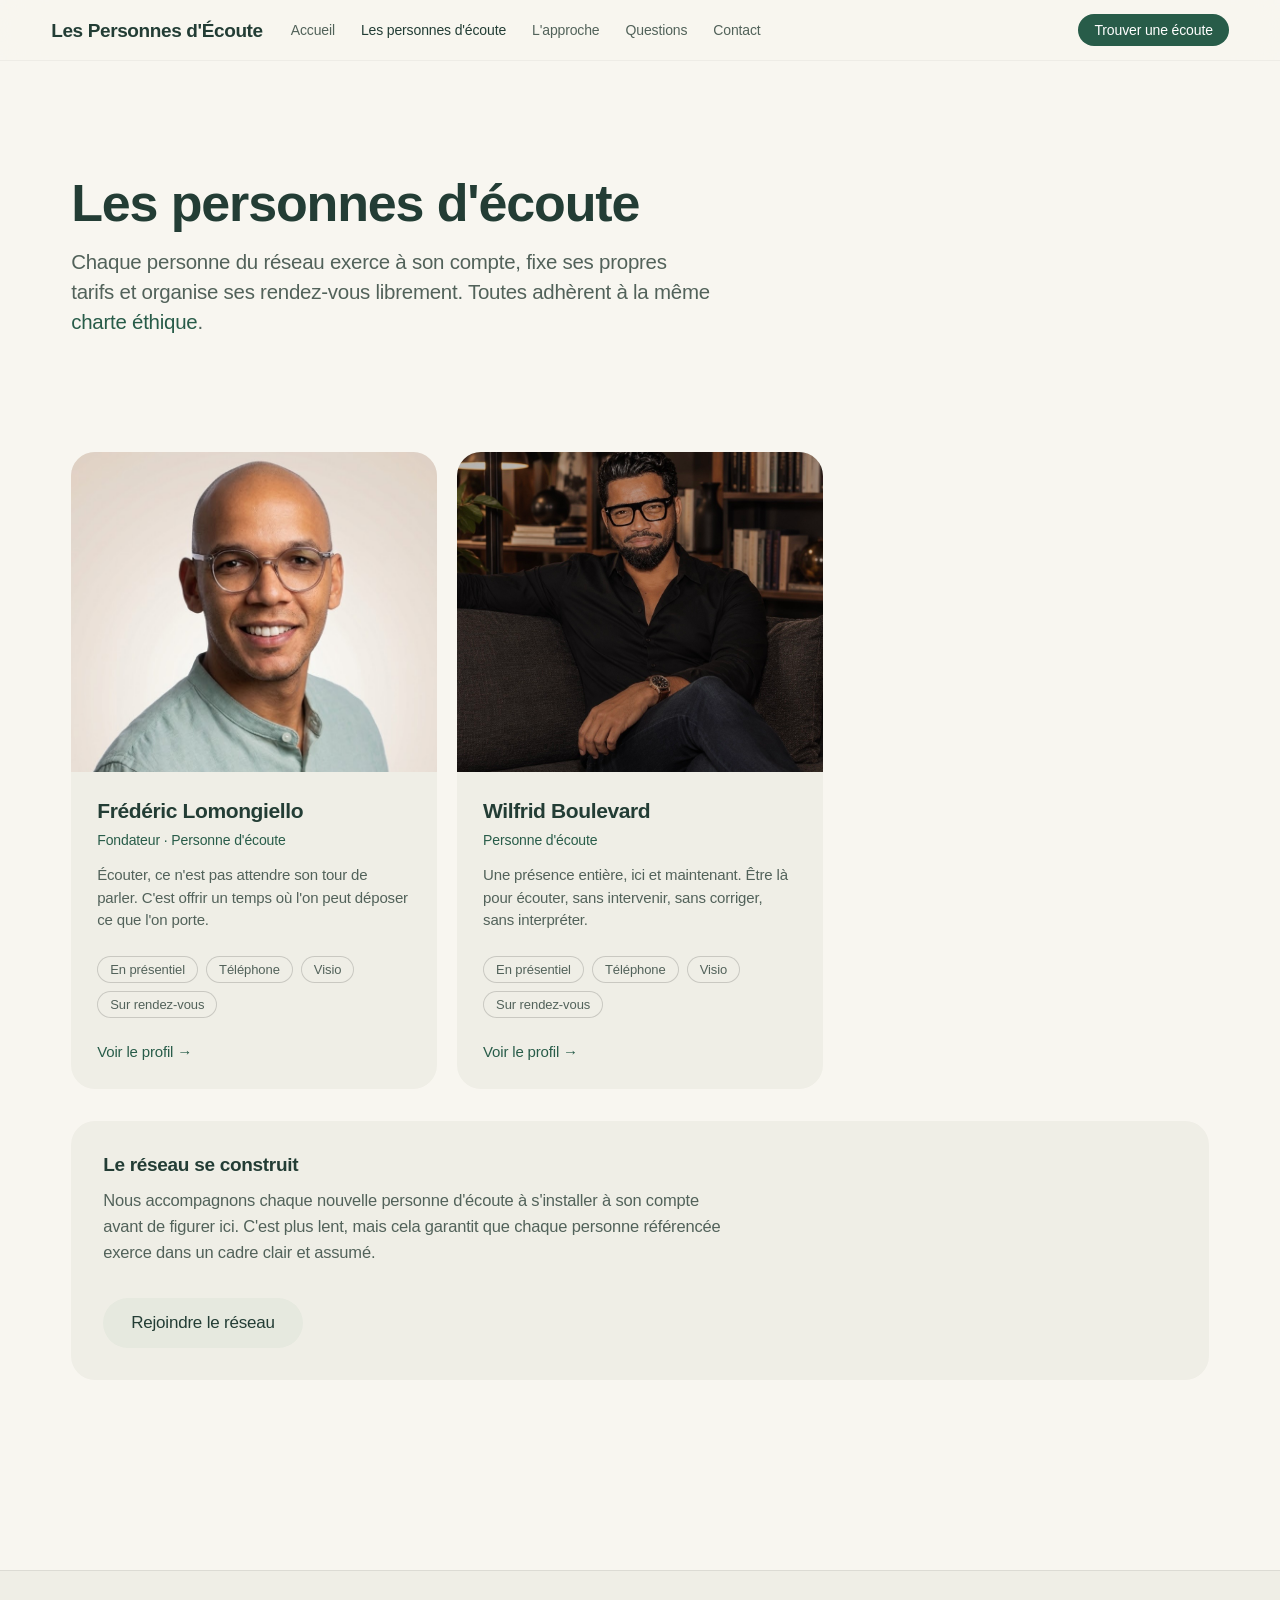
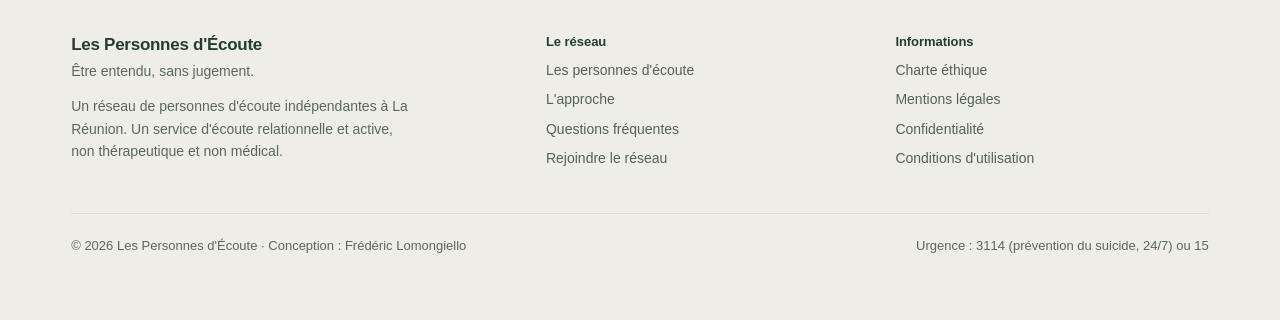
==== commit 43edb8b1: "Version modifiée par GPT (base f722c3d) - import pour fusion" ====
--- a/personnes-ecoute/index.html
+++ b/personnes-ecoute/index.html
@@ -5,7 +5,7 @@
 <meta name="viewport" content="width=device-width, initial-scale=1, viewport-fit=cover">
 <title>Les personnes d'écoute — Réseau à La Réunion</title>
 <meta name="description" content="Trouvez une personne d'écoute à La Réunion. Chaque praticien exerce à son compte et adhère à la charte éthique du réseau.">
-<meta name="theme-color" content="#FBFBFD">
+<meta name="theme-color" content="#F8F6F0">
 <link rel="icon" href="../favicon.svg" type="image/svg+xml">
 <link rel="apple-touch-icon" href="../favicon.svg">
 <link rel="stylesheet" href="../assets/style.css">
@@ -21,7 +21,7 @@
       <a href="../questions.html">Questions</a>
       <a href="../contact.html">Contact</a>
     </nav>
-    <a class="header-cta" href="../rejoindre.html">Rejoindre le réseau</a>
+    <a class="header-cta" href="../personnes-ecoute/index.html">Trouver une écoute</a>
     <button class="menu-toggle" id="menuToggle" aria-expanded="false" aria-controls="mobileMenu" aria-label="Ouvrir le menu">
       <svg width="20" height="20" viewBox="0 0 24 24" fill="none" stroke="currentColor" stroke-width="1.9" stroke-linecap="round"><path d="M4 7h16M4 12h16M4 17h16"/></svg>
     </button>
@@ -33,7 +33,7 @@
     <a href="../approche.html">L'approche</a>
     <a href="../questions.html">Questions</a>
     <a href="../contact.html">Contact</a>
-    <a class="header-cta" href="../rejoindre.html">Rejoindre le réseau</a>
+    <a class="header-cta" href="../personnes-ecoute/index.html">Trouver une écoute</a>
   </div>
 
   <main>
--- a/assets/style.css
+++ b/assets/style.css
@@ -1,37 +1,35 @@
 /* ============================================================
    Les Personnes d'Écoute — design system
-   Esthétique : quasi-monochrome à la Apple.
-   Blanc pur, tuiles grises planes, un seul accent bleu,
-   typographie système, hiérarchie par la taille et le poids.
+   Palette chaleureuse, typographie lisible et mouvement discret.
    ============================================================ */
 
 :root{
-  --bg:#FFFFFF;
-  --bg-alt:#F5F5F7;
-  --ink:#1D1D1F;
-  --ink-soft:#6E6E73;
-  --ink-mute:#86868B;
-  --ink-faint:#86868B;
-  --accent:#0071E3;
-  --accent-hover:#0077ED;
-  --accent-wash:rgba(0,113,227,.08);
-  --accent-wash-strong:rgba(0,113,227,.14);
+  --bg:#F8F6F0;
+  --bg-alt:#EFEEE6;
+  --ink:#233D35;
+  --ink-soft:#52625A;
+  --ink-mute:#59685F;
+  --ink-faint:#59685F;
+  --accent:#285C49;
+  --accent-hover:#1D4738;
+  --accent-wash:rgba(40,92,73,.08);
+  --accent-wash-strong:rgba(40,92,73,.14);
   --hairline:rgba(0,0,0,.08);
   --hairline-strong:rgba(0,0,0,.16);
   /* Anciens noms de variables conservés pour compatibilité
      avec les styles en ligne des pages HTML. */
-  --sage:#0071E3;
-  --sage-dark:#1D1D1F;
-  --sage-wash:rgba(0,113,227,.08);
-  --sage-wash-strong:rgba(0,113,227,.14);
-  --rust:#6E6E73;
-  --rust-light:#86868B;
-  --cloud:#FFFFFF;
-  --card:#F5F5F7;
+  --sage:#285C49;
+  --sage-dark:#233D35;
+  --sage-wash:rgba(40,92,73,.08);
+  --sage-wash-strong:rgba(40,92,73,.14);
+  --rust:#52625A;
+  --rust-light:#59685F;
+  --cloud:#F8F6F0;
+  --card:#EFEEE6;
   --sans:-apple-system,BlinkMacSystemFont,"SF Pro Display","SF Pro Text","Helvetica Neue",Helvetica,Arial,sans-serif;
   --serif:var(--sans);
   --gutter:clamp(20px,4vw,56px);
-  --maxw:1080px;
+  --maxw:1240px;
   --header-h:calc(60px + env(safe-area-inset-top, 0px));
 }
 
@@ -53,7 +51,7 @@
 :focus{outline:none}
 :focus-visible{outline:2px solid var(--accent);outline-offset:3px;border-radius:6px}
 
-::selection{background:rgba(0,113,227,.18);color:var(--ink)}
+::selection{background:rgba(40,92,73,.18);color:var(--ink)}
 ::-webkit-scrollbar{width:10px;height:10px}
 ::-webkit-scrollbar-track{background:transparent}
 ::-webkit-scrollbar-thumb{background:rgba(0,0,0,.16);border-radius:5px}
@@ -83,7 +81,7 @@
   height:var(--header-h);
   display:flex;align-items:center;gap:28px;
   padding:env(safe-area-inset-top, 0px) var(--gutter) 0;
-  background:rgba(251,251,253,.78);
+  background:rgba(248,246,240,.78);
   backdrop-filter:blur(20px) saturate(180%);
   -webkit-backdrop-filter:blur(20px) saturate(180%);
   box-shadow:0 .5px 0 var(--hairline);
@@ -119,8 +117,9 @@
 }
 .mobile-menu{
   position:fixed;inset:0;z-index:55;
+  overflow-y:auto;overscroll-behavior:contain;
   padding:calc(var(--header-h) + 16px) var(--gutter) 40px;
-  background:rgba(251,251,253,.96);
+  background:rgba(248,246,240,.96);
   backdrop-filter:blur(28px) saturate(180%);
   -webkit-backdrop-filter:blur(28px) saturate(180%);
   display:flex;flex-direction:column;gap:2px;
@@ -128,6 +127,7 @@
 }
 .mobile-menu[hidden]{display:none}
 .mobile-menu a{
+  flex-shrink:0;
   padding:16px 4px;border-bottom:1px solid var(--hairline);
   font:500 20px/1.2 var(--sans);letter-spacing:-.016em;color:var(--ink);
 }
@@ -171,15 +171,35 @@
 .serif-quote{font:500 clamp(19px,2vw,24px)/1.35 var(--sans);letter-spacing:-.016em;color:var(--ink)}
 
 /* ---------------- hero (accueil) ---------------- */
-.hero{
-  text-align:center;
-  padding-block:clamp(72px,11vw,136px) clamp(56px,8vw,96px);
-}
-.hero .lead{margin-left:auto;margin-right:auto}
-.hero .btn-row{justify-content:center}
-.hero > *{animation:heroIn .6s cubic-bezier(.2,.6,.2,1) backwards}
-.hero > *:nth-child(2){animation-delay:.08s}
-.hero > *:nth-child(3){animation-delay:.16s}
+.hero{display:grid;grid-template-columns:1.15fr 1fr;gap:clamp(30px,5vw,72px);align-items:center;padding-block:64px 48px}
+.hero-copy{animation:heroIn .6s ease backwards;min-width:0}
+.hero .display{font:400 clamp(38px,4.4vw,64px)/1.08 Georgia,"Times New Roman",serif;letter-spacing:-.025em}
+.hero .display em{font-style:italic}
+.hero .lead{margin-top:26px;max-width:39ch;font-size:18px;line-height:1.65}
+.location-label{font:500 14px/1.5 var(--sans);color:var(--accent);margin:22px 0 0}
+.hero .btn-row{align-items:center;gap:22px}
+.hero .btn{font-size:15px;padding-inline:22px;gap:16px}
+.text-link{display:inline-block;font-size:15px;font-weight:500;text-decoration:underline;text-underline-offset:5px;line-height:1.6}
+.hero-note{margin-top:24px;font-size:13px;color:var(--ink-soft);line-height:1.7}
+.hero-photo{margin:0;position:relative;border-radius:160px 160px 24px 24px;overflow:hidden;animation:heroIn .8s ease backwards}
+.hero-photo img{width:100%;height:560px;object-fit:cover;object-position:center 40%}
+.hero-photo figcaption{position:absolute;bottom:0;left:0;right:0;padding:65px 25px 25px;background:linear-gradient(transparent,rgba(17,37,28,.85));color:white;font:italic 24px/1.3 Georgia,serif;text-align:center}
+.welcome-strip{display:flex;align-items:center;justify-content:space-between;gap:20px;padding-block:26px;border-block:1px solid var(--hairline-strong)}
+.welcome-strip p{margin:0;color:var(--ink-soft);font-size:15px;line-height:1.6}
+.welcome-strip strong{color:var(--ink);font-weight:500}
+.welcome-strip>span{font-size:14px;color:var(--accent)}
+.section-intro{margin-top:18px}
+.steps{margin-top:36px;gap:32px}
+.steps article{border-top:1px solid var(--hairline-strong);padding-top:24px}
+.steps .body{margin-top:12px}
+.home-questions{display:grid;grid-template-columns:1fr 1.3fr;gap:50px;padding-block:32px}
+.home-questions .text-link{margin-top:24px}
+.home-questions details{border-bottom:1px solid var(--hairline-strong);padding:20px 0}
+.home-questions summary{cursor:pointer;font-size:17px;font-weight:500;line-height:1.5}
+.home-questions details p{font-size:16px;line-height:1.7;color:var(--ink-soft)}
+.contact-invite{display:flex;align-items:center;justify-content:space-between;gap:24px;background:var(--bg-alt);padding:32px;border-radius:24px}
+.contact-invite .body{margin-top:12px}
+section[id]{scroll-margin-top:90px}
 
 /* ---------------- buttons ---------------- */
 .btn{
@@ -192,8 +212,8 @@
 .btn-primary{background:var(--accent);color:#FFF}
 .btn-primary:hover{background:var(--accent-hover);color:#FFF}
 .btn-primary:active{transform:scale(.97)}
-.btn-secondary{background:#E8E8ED;color:var(--ink)}
-.btn-secondary:hover{background:#DEDEE3;color:var(--ink)}
+.btn-secondary{background:#E6E9DF;color:var(--ink)}
+.btn-secondary:hover{background:#DBE1D4;color:var(--ink)}
 .btn-secondary:active{transform:scale(.97)}
 .btn-row{display:flex;flex-wrap:wrap;gap:12px;margin-top:32px}
 
@@ -206,7 +226,7 @@
   border-radius:28px;background:var(--ink);padding:40px 36px;color:#FFF;
 }
 .card-sage .title-md,.card-sage .title-sm{color:#FFF}
-.card-sage p{color:#A1A1A6}
+.card-sage p{color:#D2DDD4}
 .grid{display:grid;gap:20px}
 .grid-3{grid-template-columns:repeat(3,1fr)}
 .grid-2{grid-template-columns:repeat(2,1fr)}
@@ -242,14 +262,14 @@
 .row-block p{margin:0;font:400 15px/1.5 var(--sans);letter-spacing:-.011em;color:var(--ink-soft)}
 
 /* ---------------- cartes praticiens ---------------- */
-.people{display:grid;gap:20px;grid-template-columns:repeat(auto-fill,minmax(300px,1fr))}
+.people{display:grid;gap:20px;grid-template-columns:repeat(auto-fill,minmax(min(100%,300px),1fr))}
 .person-card{
   display:flex;flex-direction:column;
   background:var(--bg-alt);
   border-radius:24px;overflow:hidden;color:inherit;
   transition:background .25s ease;
 }
-.person-card:hover{background:#EDEDF2;color:inherit}
+.person-card:hover{background:#E4E8DE;color:inherit}
 .person-card img{width:100%;height:320px;object-fit:cover;object-position:50% 22%}
 .person-card .person-body{padding:26px 26px 30px;display:flex;flex-direction:column;gap:8px;flex:1}
 .person-card .person-name{font:600 21px/1.2 var(--sans);letter-spacing:-.018em;color:var(--ink)}
@@ -358,7 +378,7 @@
 }
 
 /* ---------------- responsive ---------------- */
-@media (max-width:900px){
+@media (max-width:1100px){
   .site-nav,.site-header .header-cta{display:none}
   .menu-toggle{display:flex}
   .grid-3,.grid-2{grid-template-columns:1fr}
@@ -366,8 +386,20 @@
   .person-hero .portrait img{height:min(460px,58vh)}
   .footer-grid{grid-template-columns:1fr;gap:28px}
 }
-@media (min-width:901px){
+@media (min-width:1101px){
   .mobile-menu{display:none !important}
+}
+@media (max-width:760px){
+  .hero{grid-template-columns:1fr;padding-top:36px;gap:28px}
+  .hero .display{font-size:clamp(37px,7.5vw,52px)}
+  .hero-photo{border-radius:100px 100px 20px 20px}
+  .hero-photo img{height:380px;object-position:center 35%}
+  .welcome-strip{display:grid;grid-template-columns:repeat(3,1fr);gap:16px}
+  .welcome-strip p{grid-column:1/-1}
+  .welcome-strip>span{font-size:13px}
+  .home-questions{grid-template-columns:1fr;gap:12px}
+  .contact-invite{flex-direction:column;align-items:flex-start;padding:26px}
+  .site-header .brand{font-size:17px}
 }
 @media (max-width:560px){
   .person-card img{height:260px}
